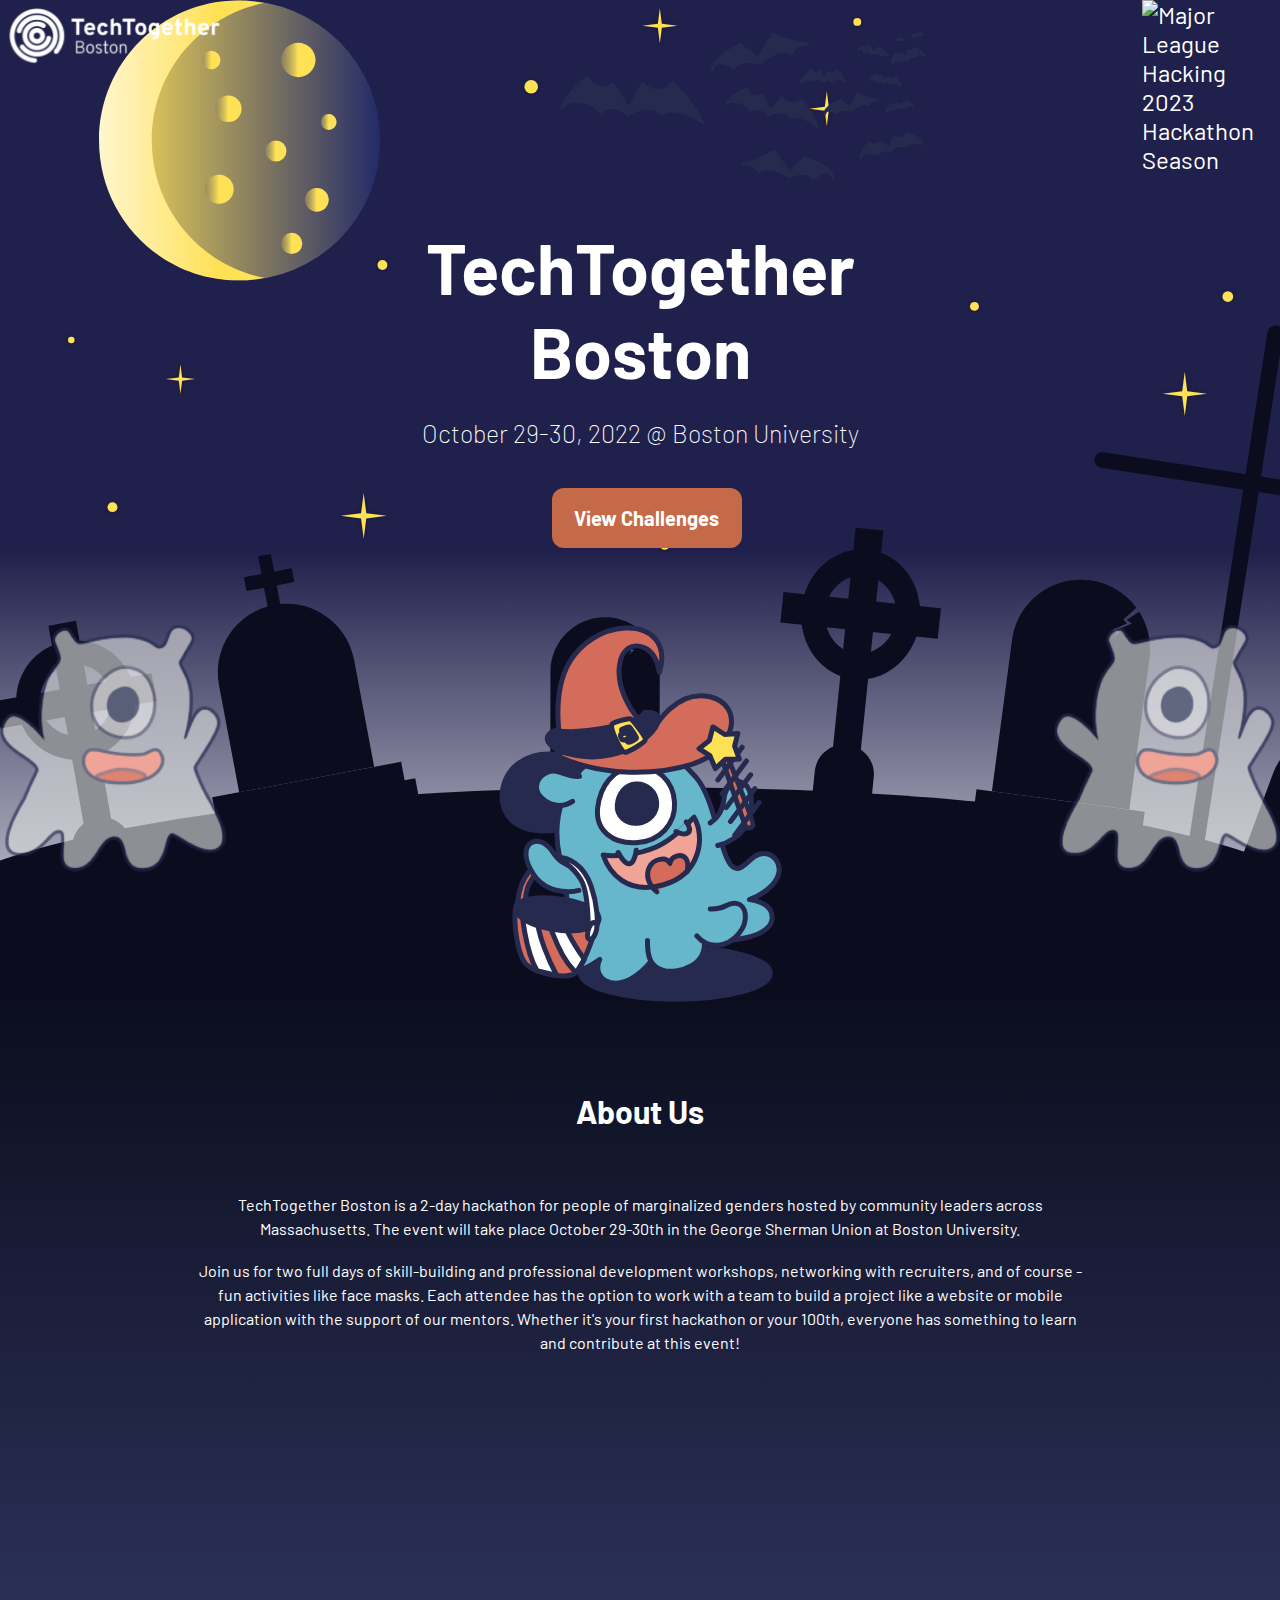
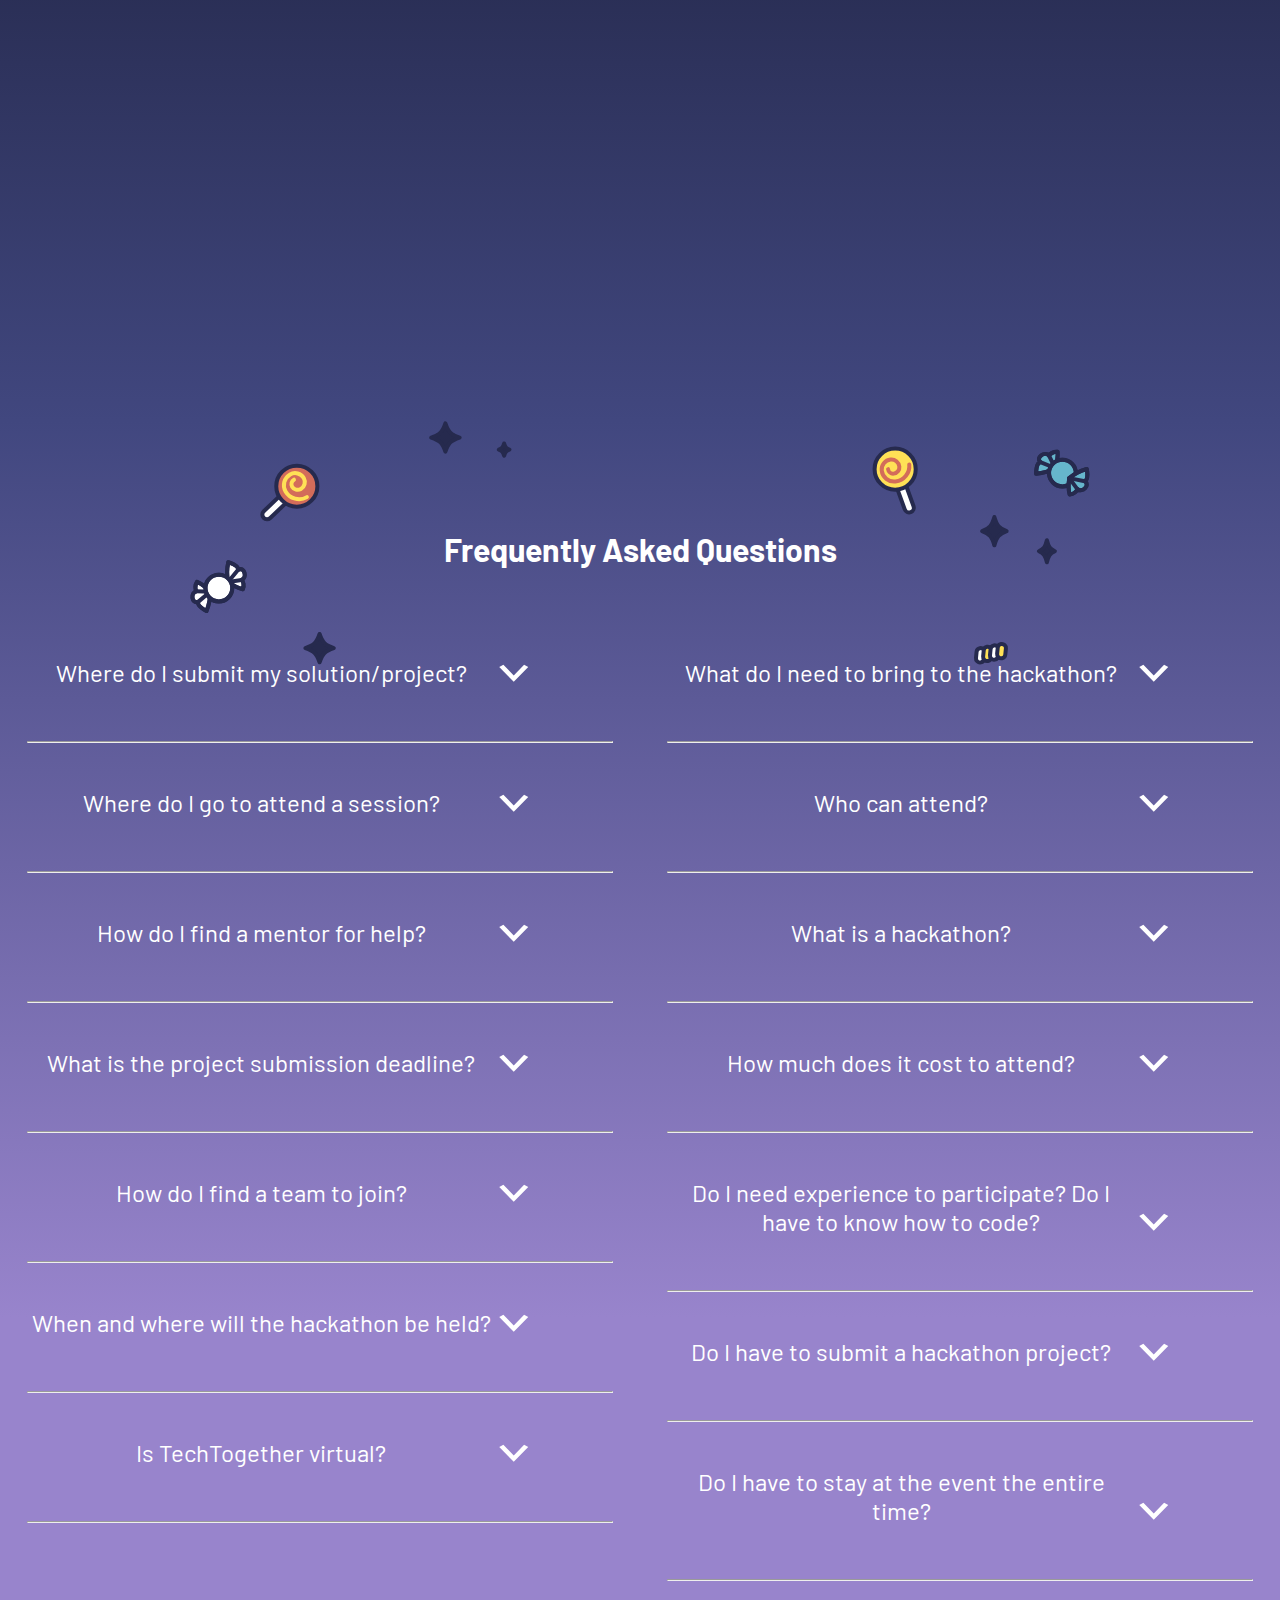
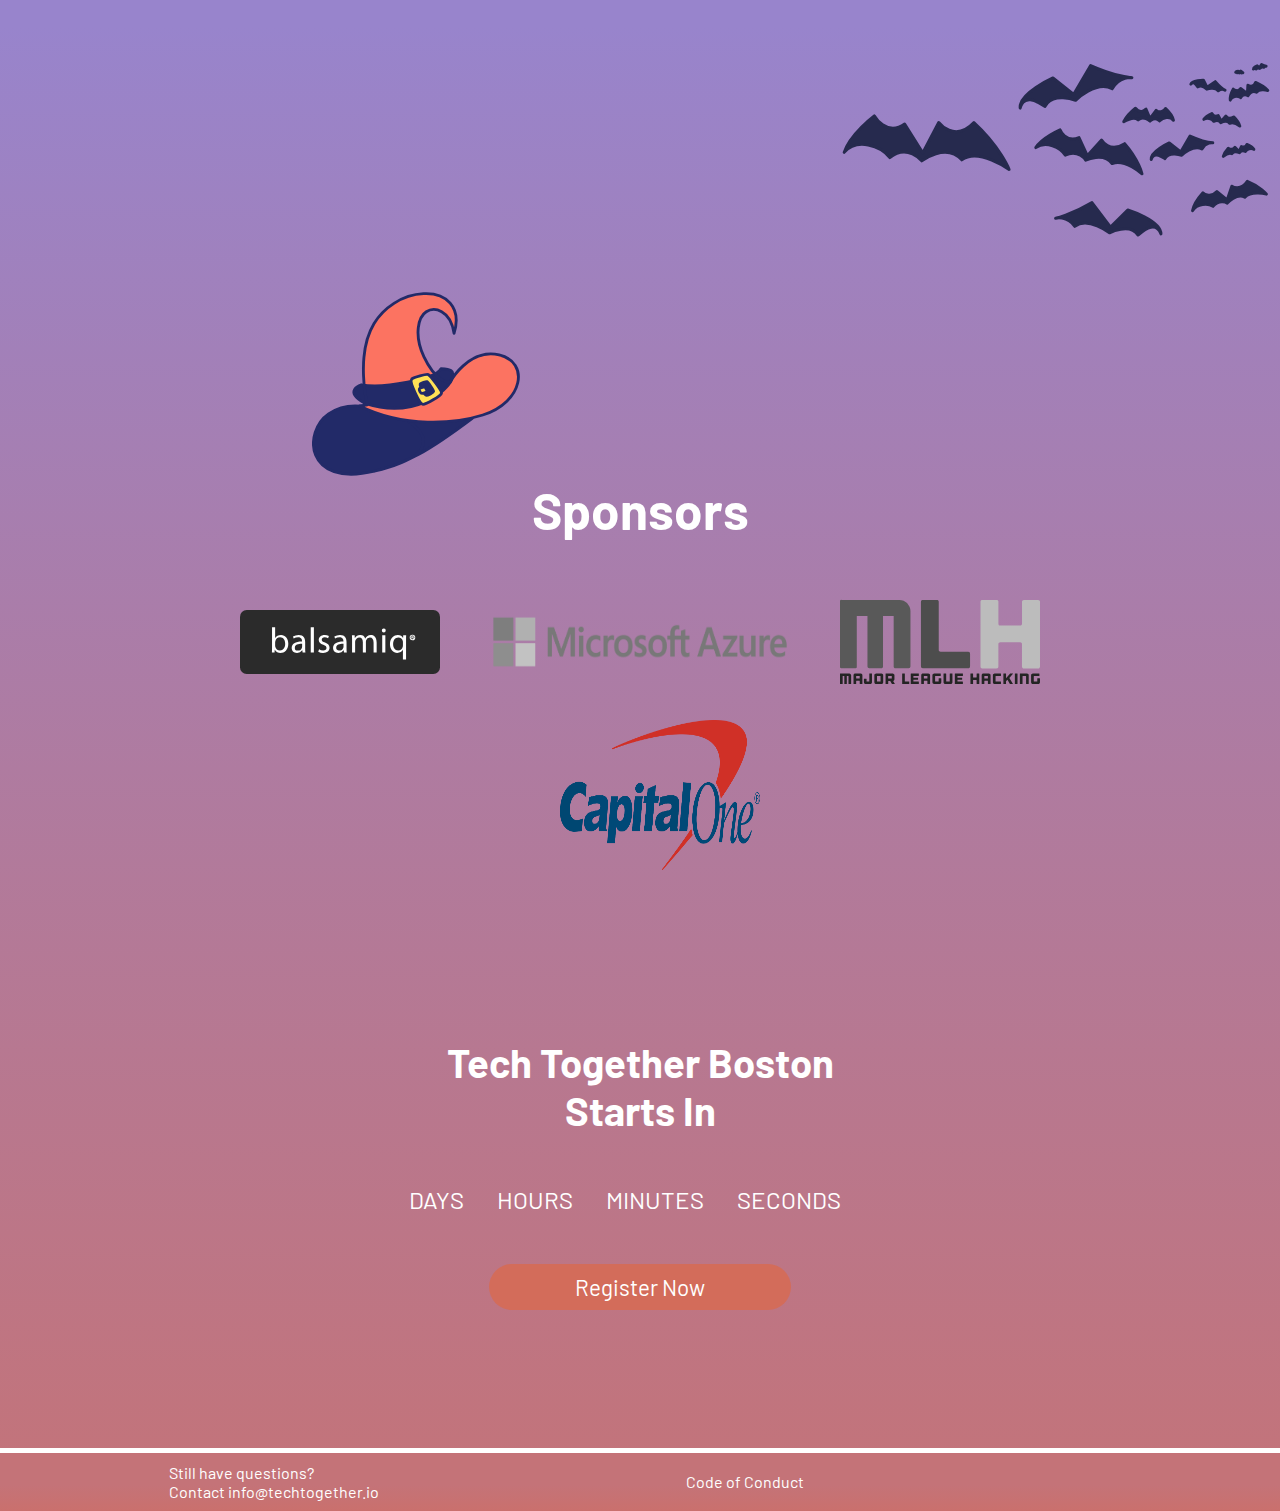
==== index.html @ 165c738f "Merge branch 'main' into Chantel" ====
<!DOCTYPE html>
<html lang="en">

<head>
    <meta charset="UTF-8">
    <meta name="keywords" content="Lets go TTB">
    <meta http-equiv="X-UA-Compatible" content="IE=edge">
    <meta name="viewport" content="width=device-width, initial-scale=1.0">
    <title>TechTogether Boston</title>
    <link rel="preconnect" href="https://fonts.googleapis.com">
    <link rel="preconnect" href="https://fonts.gstatic.com" crossorigin>
    <link
      href="https://fonts.googleapis.com/css2?family=Barlow:ital,wght@0,400;0,500;0,600;0,700;1,400;1,500;1,600;1,700&family=Roboto:ital,wght@0,400;0,500;0,700;1,400;1,500;1,700&display=swap"
      rel="stylesheet"
    />
    <link rel="stylesheet" href="style.css"/>
    <script src="https://kit.fontawesome.com/5c966cc878.js" crossorigin="anonymous"></script>
    <link rel="stylesheet" href="index.css">
</head>

<body>
  <section class="landing-section">
    <header>
        <!-- TT and MLH Logo -->
    <nav>
    <ul>
        <li><img id="main" class="openbtn" onclick="openNav()" src="./img/ttb-logo.svg" alt="TechTogether Boston logo"></li>
        
        <!-- Bat image -->
        
        <img class="bats" src="./img/bats.svg" alt="group of flying bats">

        <li class="mlh-logo"><a id="mlh-trust-badge" style="display:block;max-width:100px;min-width:60px;right:50px;top:0;width:10%;z-index:10000" href="https://mlh.io/na?utm_source=na-hackathon&utm_medium=TrustBadge&utm_campaign=2023-season&utm_content=white" target="_blank"><img src="https://s3.amazonaws.com/logged-assets/trust-badge/2023/mlh-trust-badge-2023-white.svg" alt="Major League Hacking 2023 Hackathon Season" style="width:100%"></a></li>
    </ul>
    </nav>   
        <!-- Side Navigation -->

    <div id="mySidebar" class="sidebar">
        <a href="javascript:void(0)" class="closebtn" onclick="closeNav()">&times;</a>
        <div id="mySidenav" class="sidenav">
            <img class="ghost-3" src="./img/ghost byte.svg" alt="byte mascot as ghost">
            <a href="#about-section" id="about"><img src="./img/candy 7.svg" alt="twisted color candy">About</a>
            <a href="#faq-section" id="faq"><img src="./img/candy 1.svg" alt="white wrapper candy">FAQ's</a>
            <!-- <a href="#sponsor-section" id="sponsor"><img src="./img/candy 6.svg" alt=" orange swirl lollipop candy">Sponsors</a> -->
            <a href="https://organize.mlh.io/participants/events/8321-techtogether-boston" target="_blank" id="register"><img src="./img/candy 8.svg" alt="blue wrapper candy">Register</a>
          </div>
      </div>

     
     
      <!-- Hackathon Information -->

    <section class="hack-info">
        <h1>TechTogether<br> Boston</h1>
        <h2>October 29-30, 2022 @ Boston University</h2>
        <button class="registerbtn"><a href="https://techtogether-boston-2023.devpost.com/" target="_blank">View Challenges</a></button>
    </section>

    <!-- Byte Images -->

    <section class="byte">
        <img id="ghost-byte1" class="ghost-1" src="./img/ghost byte.png" alt="byte mascot as ghost">
        <img id="witch-byte" src="./img/witch-byte.svg" alt="byte mascot as witch">
        <img class="ghost-2" src="./img/ghost byte.png" alt="byte mascot as ghost">
    </section>
    </header>
  </section>
    <!-- About Section -->
    <div class="ABOUT" id="about-section">
      <h1 class="ABOUT-heading">About Us</h1>
      <div class="ABOUT-contents">
        <p class="ABOUT-text-contents">
          TechTogether Boston is a 2-day hackathon for people of marginalized
          genders hosted by community leaders across Massachusetts. The event
          will take place October 29-30th in the George Sherman Union at Boston
          University.
        </p>
        <p>
        <p class="ABOUT-text-contents">
          Join us for two full days of skill-building and professional
          development workshops, networking with recruiters, and of course - fun
          activities like face masks. Each attendee has the option to work with
          a team to build a project like a website or mobile application with
          the support of our mentors. Whether it's your first hackathon or your
          100th, everyone has something to learn and contribute at this event!
        </p>
        <iframe
          class="ABOUT-video"

          src="https://www.youtube.com/embed/8XeKABwrokY"
        >
        </iframe>
      </div>
    </div>

    <!-- Theme Section
    <div>
      <h1>Theme/Tracks</h1>
      <p>Theme description</p>
    </div> -->


    <!-- Schedule -->
    <div
  id="event-agenda"
  data-ical-address="https://calendar.google.com/calendar/ical/5769e06fdb10eb18dc1317482e073e7f823aa9a18b094a8604bdaf83ef113443%40group.calendar.google.com/public/basic.ics"
></div>
<script
  defer="defer"
  src="https://hackathon-schedule.netlify.app/static/js/main.js"
></script>
<link
  href="https://hackathon-schedule.netlify.app/static/css/main.css"
  rel="stylesheet"
/>


  <!-- FAQ Section -->

  <div class="FAQ" id="faq-section">

    <div class="FAQ">

      <img
        class="FAQ-asset"
        src="./img/FAQ-title-asset.svg"
        alt="FAQ-title-asset"
      />
      <h1 class="FAQ-heading">Frequently Asked Questions</h1>

      <div class="FAQ-row">
        <div class="FAQ-column">
          <!-- Question 1 -->
          <div class="FAQ-question-div">
            <button class="FAQ-question-header">
              Where do I submit my solution/project?
            </button>
            <img
              class="FAQ-arrow"
              src="./img/arrow-down.svg"
              alt="FAQ-arrow-down"
            />
            <!-- the style for the arrows is just to see the arrow when background is white by deafult, erase later -->
            
            <div class="FAQ-answer-div">
              <p class="FAQ-answer">
                Your project will be submitted through Devpost. Click on the
                "Submit Project" button at the top of the site to access the
                Devpost. Your submission must include a video (no longer than 2
                minutes) that showcases your project, a basic description of your
                project, and the challenge(s) for which you want your project to
                be considered.

              </p>
            </div>
            <hr class="FAQ-hr" />
          </div>


          <!-- Question 2 -->
          <div class="FAQ-question-div">
            <button class="FAQ-question-header">
              Where do I go to attend a session?
            </button>
            <img
              class="FAQ-arrow"
              src="./img/arrow-down.svg"
              alt="FAQ-arrow-down"
            />
            <div class="FAQ-answer-div">
              <p class="FAQ-answer">

                The locations of all workshops, activities, and events throughout
                the weekend will be on the event schedule.

              </p>
            </div>
            <hr class="FAQ-hr" />
          </div>

          <!-- Question 3 -->
          <div class="FAQ-question-div">
            <button class="FAQ-question-header">
              How do I find a mentor for help?
            </button>
            <img
              class="FAQ-arrow"
              src="./img/arrow-down.svg"
              alt="FAQ-arrow-down"
            />
            <div class="FAQ-answer-div">
              <p class="FAQ-answer">
                Find a mentor at the mentoring table or send a request for a
                mentor through a form (more details to come). We will also have
                mentors walking around tables.
              </p>
            </div>
            <hr class="FAQ-hr" />
          </div>

          <!-- Question 4 -->
          <div class="FAQ-question-div">
            <button class="FAQ-question-header">
              What is the project submission deadline?
            </button>
            <img
              class="FAQ-arrow"
              src="./img/arrow-down.svg"
              alt="FAQ-arrow-down"
            />
            <div class="FAQ-answer-div">
              <p class="FAQ-answer">
                Make sure to check the event schedule to stay up to date on
                important hackathon deadlines and everything you need to know
                about what's going on throughout the weekend! Announcements and
                reminders will also be broadcasted on the Discord server in case
                you forget.
              </p>
            </div>
            <hr class="FAQ-hr" />
          </div>

          <!-- Question 5 -->
          <div class="FAQ-question-div">
            <button class="FAQ-question-header">
              How do I find a team to join?
            </button>
            <img
              class="FAQ-arrow"
              src="./img/arrow-down.svg"
              alt="FAQ-arrow-down"
            />
            <div class="FAQ-answer-div">
              <p class="FAQ-answer">

                All teams must be between 2-4 people. While you have the option to
                work alone, if you want to submit your project you must work with
                at least one other person. Don't worry if you don't have a
                team—you'll have plenty of opportunities to find one! TechTogether
                will be hosting a variety of team formation activities throughout
                the first day, and we will also have a space dedicated to team
                formation during the event.

              </p>
            </div>
            <hr class="FAQ-hr" />
          </div>

          <!-- Question 6 -->
          <div class="FAQ-question-div">
            <button class="FAQ-question-header">
              When and where will the hackathon be held?
            </button>
            <img
              class="FAQ-arrow"
              src="./img/arrow-down.svg"
              alt="FAQ-arrow-down"
            />
            <div class="FAQ-answer-div">
              <p class="FAQ-answer">
                The hackathon is from Oct 28th (virtually for 1-day) to Oct 30th
                date. This event will be in-person at George Sherman Union.
                Participants can start arriving at 7 am on Oct 29th and the event
                will conclude at 4 pm on Oct 30th. Participants will need to
                arrange their own transportation to and from the event.

              </p>
            </div>
            <hr class="FAQ-hr" />
          </div>

          <!-- Question 14 -->
          <div class="FAQ-question-div">
            <button class="FAQ-question-header">
              Is TechTogether virtual?
            </button>
            <img
              class="FAQ-arrow"
              src="./img/arrow-down.svg"
              alt="FAQ-arrow-down"
            />
            <div class="FAQ-answer-div">
              <p class="FAQ-answer">
                No. Although the Discord channel opens on Tuesday of the week
                of the hackathon, nothing else about the event will be virtual.
              </p>
            </div>
            <hr class="FAQ-hr" />
          </div>
          
        </div>
        <!-- end of FAQ-column -->

        <div class="FAQ-column">

          <!-- Question 7 -->
          <div class="FAQ-question-div">
            <button class="FAQ-question-header">
              What do I need to bring to the hackathon?
            </button>
            <img
              class="FAQ-arrow"
              src="./img/arrow-down.svg"
              alt="FAQ-arrow-down"
            />
            <div class="FAQ-answer-div">
              <p class="FAQ-answer">

                We recommend bringing basic hygiene products, clothes, a sleeping
                bag with a pillow and blanket, and laptops/phones with chargers.

              </p>
            </div>
            <hr class="FAQ-hr" />
          </div>

          <!-- Question 8 -->
          <div class="FAQ-question-div">
            <button class="FAQ-question-header">Who can attend?</button>
            <img
              class="FAQ-arrow"
              src="./img/arrow-down.svg"
              alt="FAQ-arrow-down"
            />
            <div class="FAQ-answer-div">
              <p class="FAQ-answer">
                All people of marginalized genders ages 14+ are welcome! This
                includes high school, college, bootcamp students, and industry
                professionals who are cisgender women, transgender men,
                transgender women, non-binary people, and people of all other
                genders that have been historically left on the sidelines in tech.

              </p>
            </div>
            <hr class="FAQ-hr" />
          </div>

          <!-- Question 9 -->
          <div class="FAQ-question-div">
            <button class="FAQ-question-header">What is a hackathon?</button>
            <img
              class="FAQ-arrow"
              src="./img/arrow-down.svg"
              alt="FAQ-arrow-down"
            />
            <div class="FAQ-answer-div">
              <p class="FAQ-answer">
                Hackathons are events where people with an interest in tech come
                together to collaborate on innovative group projects, learn new
                skills from workshops, and network with their peers.
              </p>
            </div>
            <hr class="FAQ-hr" />
          </div>

          <!-- Question 10 -->
          <div class="FAQ-question-div">
            <button class="FAQ-question-header">
              How much does it cost to attend?
            </button>
            <img
              class="FAQ-arrow"
              src="./img/arrow-down.svg"
              alt="FAQ-arrow-down"
            />
            <div class="FAQ-answer-div">
              <p class="FAQ-answer">
                Our event is free to attend! The only thing we ask for is your
                time for a weekend full of learning, fun, and networking!
              </p>
            </div>
            <hr class="FAQ-hr" />
          </div>

          <!-- Question 11 -->
          <div class="FAQ-question-div">
            <button class="FAQ-question-header">

              Do I need experience to participate? Do I have to know how to
              code?

            </button>
            <img
              class="FAQ-arrow"
              src="./img/arrow-down.svg"
              alt="FAQ-arrow-down"
            />
            <div class="FAQ-answer-div">
              <p class="FAQ-answer">
                No experience is needed at all! TechTogether especially welcomes
                first-time hackers! There will be plenty of beginner-friendly
                workshops to explore different avenues of tech and level up your
                technical skills.
              </p>
            </div>
            <hr class="FAQ-hr" />
          </div>

          <!-- Question 12 -->
          <div class="FAQ-question-div">
            <button class="FAQ-question-header">
              Do I have to submit a hackathon project?
            </button>
            <img
              class="FAQ-arrow"
              src="./img/arrow-down.svg"
              alt="FAQ-arrow-down"
            />
            <div class="FAQ-answer-div">
              <p class="FAQ-answer">
                Submitting a project is optional. While you're more than welcome
                to attend the hackathon just for the workshops, we hope that
                you'll embrace the full hackathon experience by working on a
                project with a team.
              </p>
            </div>
            <hr class="FAQ-hr" />
          </div>

          <!-- Question 13 -->
          <div class="FAQ-question-div">
            <button class="FAQ-question-header">
              Do I have to stay at the event the entire time?
            </button>
            <img
              class="FAQ-arrow"
              src="./img/arrow-down.svg"
              alt="FAQ-arrow-down"
            />
            <div class="FAQ-answer-div">
              <p class="FAQ-answer">
                No, you are free to leave the venue and come back anytime you
                want. Our venue check-in opens at 7 am (Oct 29th) and doesn't
                close until 4 pm (Oct 30th)
              </p>
            </div>
            <hr class="FAQ-hr" />
          </div>

        <!-- end of FAQ-column -->
      </div>
      <!-- end of FAQ-row -->
    </div>
    <!-- end of FAQ -->

    <!-- Sponsors section -->
    <div class="background_sponsor">

        <div class="bat"><img src="assets/bats.svg" alt="bats" width="35%"></div>
        <div class="witch_hat"><img src="assets/witch hat.svg" alt="witch hat" width="25%"></div>
        <div class="sponsors"><h1>Sponsors</h1></div>

       <div class="sponsor_logo">
            <div><a href="https://balsamiq.com/" target="_blank" rel="noopener noreferrer"><img  class="img" src="assets/sponsorship logo/Balsamiq.svg" alt="Balsamiq logo" width="200" height="150"/></a></div>
            <div><a href="https://azure.microsoft.com/en-us/" target="_blank" rel="noopener noreferrer"><img class="img_m" src="assets/sponsorship logo/microsoft_azure_logo 2.png" alt="Microsoft logo" width="400" height="150"/></a></div>
            <div><a href="https://mlh.io/" target="_blank" rel="noopener noreferrer"><img class="img" src="assets/sponsorship logo/Mlh-logo-color.svg" alt="MLH logo" width="200" height="150"/></a></div>
            <div><img class="img capital-one" src="assets/Capital One Logo.png" alt="Capital One logo" width="200" height="150"></div>
        </div>

    <!-- Countdown Section -->
    <div class="countdown">
        <h1 class="starts">Tech Together Boston <br> Starts In</h1>
        <p class="time" id="time"></p>
        <ul>
          <li><span id="days"></span>DAYS</li>
          <li><span id="hours"></span>HOURS</li>
          <li><span id="minutes"></span>MINUTES</li>
          <li><span id="seconds"></span>SECONDS</li>
        </ul>
        <a href="https://organize.mlh.io/participants/events/8321-techtogether-boston" target="_blank" rel="noopener noreferrer"><button class="button rounded register">Register Now</button></a>
    </div>


    <!-- Footer Section -->
    
    <footer class="footer-section">
  
      <p>Still have questions? <br> Contact info@techtogether.io</p>
      <a href="https://static.mlh.io/docs/mlh-code-of-conduct.pdf" target="_blank">Code of Conduct</a>

      <section class="icons">
      <a href="https://www.instagram.com/techtogetherboston/ " target="_blank"><i class="fa-brands fa-instagram"></i></i><span>Instagram</span></a>
      <a href="https://www.facebook.com/TechTogetherBoston/" target="_blank"><i class="fa-brands fa-square-facebook"></i><span>Facebook</span></a>
      <a href="https://www.linkedin.com/company/techtogetherboston/" target="_blank"><i class="fa-brands fa-linkedin"></i><span>LinkedIn</span></a>
      </section>
      
  </footer>

    <script src="index.js"></script>
  </body>
</html>
---- style.css ----
/* style for the background */
.background_sponsor{
    background: linear-gradient(#9884CC, #AF7BA0, #C47378);
}
 
/* button and rounded button styles */
.button{
    border: none; 
    padding: 10px;
    padding-left: 20px;
    padding-right: 20px;
    width: 20%;
    height: auto;
}

.rounded{
    border-radius: 25px;
}

/* style for the register now button */
.register{
    background-color: #D36C5A;
    color: white;
    font-size: 120%;
}

/* syle for bats */
.bat{
    text-align: right;
}

/* style for witch and sponsors */
.witch_sponsor{
    display: flex;
}

/* to do
figure out how to display the sponsors and the hat in the center
*/
.witch{
    position: relative;
    width: 100%;
    left: 15%;
    bottom: 10%;
}
.sponsors{
    text-align: center;
    font-size: 130%;
}

.sponsor_logos{
    /* margin-left: 15%;
    margin-right: 15%; */
    /* box-sizing: border-box; */
    display: inline-flex;
    flex-wrap: wrap;
    width: 100%;
    height: auto;
    
}

.sponsor_logos > div{
    margin: 24px;
    border: 1px solid #777;
    background-color: 66B6CC;
}


/* countdown section */
.countdown{
    text-align: center;
    color: white;
    padding: 10%;
    margin: 10px;
}

.time{
    font-size: 400%;
    font-weight: 300%;
}

.bucket{
    text-align: right;
}
---- index.css ----
* {
    margin: 0;
    padding: 0;
    box-sizing: border-box;
}

a:link {
    text-decoration: none;
}

body, button {
    font-family: 'Barlow', sans-serif;
}


/* About US */

.ABOUT {
    background: linear-gradient(#0B0E1E, #41477F);
    color: white;
    display: flex;
    flex-direction: column;
    align-items: center;
}

.ABOUT .ABOUT-heading {
    text-align: center;
    padding-top: 10vh;
}

.ABOUT .ABOUT-contents {
    display: flex;
    flex-direction: column;
    align-items: center;
    justify-content: center;
    padding-top: 5vh;
}

.ABOUT .ABOUT-text-contents {
    width: 70vw;
    text-align: center;
    line-height: 150%;
    margin-left: auto;
    margin-right: auto;
    padding-top: 2vh;
}

.ABOUT .ABOUT-video {
    width: 70vw; /* 72vw */
    height: 52vw;
    margin-left: auto;
    margin-right: auto;
    padding-top: 5vh;
    padding-bottom: 10vh;
    border: none;
}

/* mobile screens */

@media screen and (min-width: 320px) {
    .ABOUT .ABOUT-video {
        width: 70vw; /* 72vw */
        height: 70vw;
        margin-left: auto;
        margin-right: auto;
        padding-top: 5vh;
        padding-bottom: 10vh;
        border: none;
    }
}

/* tablet screens */

@media screen and (min-width: 481px) {
    .ABOUT .ABOUT-video {
        width: 70vw; /* 72vw */
        height: 60vw;
        margin-left: auto;
        margin-right: auto;
        padding-top: 5vh;
        padding-bottom: 10vh;
        border: none;
    }
}

/* laptop screens */

@media screen and (min-width: 769px) {
    .ABOUT .ABOUT-video {
        width: 70vw; /* 72vw */
        height: 52vw;
        margin-left: auto;
        margin-right: auto;
        padding-top: 5vh;
        padding-bottom: 10vh;
        border: none;
    }
}


/* FAQ */

.FAQ {
    background: linear-gradient(#41477F, #9884CC, #9884CC, #9884CC);
    color: white;
}

.FAQ .FAQ-row {
    display: flex;
}

.FAQ .FAQ-column {
    flex: 50%;
}

.FAQ .FAQ-asset {
    display: block;
    margin-left: auto;
    margin-right: auto;
    width: 100vh;
    margin-bottom: -20vh;
}

.FAQ .FAQ-heading {
    text-align: center;
    padding: 5vh;
}

.FAQ .FAQ-question-header {
    background: none;
    border: none;
    color: white;
    font-size: 1.5rem;
    width: 80%;
    cursor: pointer;
}

.FAQ .FAQ-answer {
    font-size: 1.2rem;
}

.FAQ .FAQ-question-div {
    margin: 5vh 3vh 5vh 3vh;
}

.FAQ .FAQ-hr {
    margin-top: 5vh;
}

.FAQ .FAQ-answer-div {
    max-height: 0;
    overflow: hidden;
    transition: max-height 0.2s ease-in-out;
    margin: 1vh 5vh;
}


/* mobile screens */

@media screen and (min-width: 320px) {

    .FAQ .FAQ-asset {
        width: 40vh;
        margin-bottom: -20vh;
    }

    .FAQ .FAQ-row {
        display: block;
    }
}

/* tablet screens */

@media screen and (min-width: 481px) {
    .FAQ .FAQ-asset {
        width: 65vh;
        margin-bottom: -18vh;
    }

    .FAQ .FAQ-row {
        display: block;
    }
}

/* laptop screens */

@media screen and (min-width: 769px) {
    .FAQ .FAQ-asset {
        width: 100vh;
        margin-bottom: -20vh;
    }

    .FAQ .FAQ-row {
        display: flex;
    }
}

/* desktop screens */
@media screen and (min-width: 1025px) {
    .FAQ .FAQ-asset {
        width: 100vh;
        margin-bottom: -20vh;
    }

    .FAQ .FAQ-row {
        display: flex;
    }
}

/* Schedule styling */
#event-agenda {
    background-color: #41477F;
    color: white;
  }


/* Landing page styling */

/* Background gradient */

.landing-section {
    background: linear-gradient(180deg, rgba(32,32,76,1) 55%, rgba(229,229,235,1) 100%);
}

/* Graveyard image */

.landing-section header {
    background: url(./img/landing-background.svg);
    background-repeat: no-repeat;
    background-size: cover;
    background-position: bottom 75% 25%;  
}

/* Bats image */

.bats {
width: 30%;

}

/* TTB Logo */

#main {
    width: 75%;
}

/* Logo styling */

.landing-section ul {
    display: flex;
    justify-content: space-between;
}

.landing-section li {
    list-style: none;
    color: white;
    display: inline;
}

.landing-section a {
    text-decoration: none;
    color: white;
}

/* Align hackathon information to the center */

.hack-info {
    text-align: center;
    margin-bottom: 4em;
}

/* Heading Styling */

.hack-info h1 {
    color: white;
    font-size: 70px;
}

.hack-info h2 {
    color: white;
    font-size: 25px;
    font-weight: 200;
    margin-top: 1em;
    
}

/* Register button styling */

.registerbtn a {
    text-decoration: none;
    color: white;
    font-weight: bold;
    font-size: 20px;
}

.registerbtn {
    background: rgb(197, 106, 73);
    height: 60px;
    width: 190px;
    border-radius: 12px;
    border: none;
    margin-top: 3em;
    margin-bottom: 1em;
    margin-left: 1em;
}

.registerbtn:hover {
    border: solid 3px rgb(218, 218, 57);
}

.byte {
    display: flex;
    justify-content: space-between;
}

/* Float animation for byte ghosts */

.ghost-1, .ghost-2 {
animation: float 2s infinite ease-in-out;
z-index: 999;
pointer-events: none;
width: 226.16px;
height: 246.71px;
}

@keyframes float {
    50%{
        transform: translateY(-30px);
      }
}

    /* Navigation icons animation */

    #mySidenav a img:hover {
        animation: move 3s;
    }

    @keyframes move {
        0% {
            transform: translate(1px, 1px) rotate(0deg);
        }
        10% {
             transform: translate(-1px, -2px) rotate(-1deg);
        }
        20% {
            transform: translate(-3px, 0px) rotate(1deg);
        }
        50% {
            transform: translate(-1px, 2px) rotate(-1deg);
        }
      
    }

/* Navigation Links */

#mySidenav a {
   padding: 25px; 
   width: 100px;
   font-size: 25px; 
   font-weight: bold;
   color: white;
  } 
  
#mySidenav a img {
  height: 90px;
  width: 100px;
}

div .ghost-3 {
    padding: 10px;
    height: 100px;
}

/* sidebar menu */

.sidebar {
    height: 100%; 
    width: 0; 
    position: fixed; 
    z-index: 1; 
    top: 0;
    left: 0;
    background-color: #111; 
    overflow-x: hidden; 
    padding-top: 30px; /* content 60px from top */
    transition: 0.5s; /*slide effect */
  }
  
  .sidebar a {
    display: block;
  }
  
  /* close button (top right corner) */
  .sidebar .closebtn {
    position: absolute;
    top: 0;
    right: 25px;
    font-size: 36px;
    margin-left: 50px;
  }
  
  /* open button */
  .openbtn {
    cursor: pointer;
  }

  /* style for the background */
.background_sponsor{
    background: linear-gradient(#9884CC, #AF7BA0, #C47378);
}

/* button and rounded button styles */
.button{
    border: none; 
    padding: 10px;
    padding-left: 20px;
    padding-right: 20px;
    width: 30%;
    height: auto;
}

.rounded{
    border-radius: 25px;
}

/* style for the register now button */
.register{
    background-color: #D36C5A;
    color: white;
    font-size: 140%;
    margin-top: 5%;
    cursor: pointer;
}

/* syle for bats */
.bat{
    text-align: right;
}

/* style for the witch hat */
.witch_hat{
    text-align: center;
    margin-right: 35%;
}

/* countdown section */
.countdown{
    text-align: center;
    color: white;
    padding: 10%;
    margin: 10px;
}

li{
    display: inline-block;
    font-size: 150%;
    font-weight: 300%;
    padding-right: 3%;
}

li span{
    display: block;
    font-size: 300%;
}

.sponsors{
    text-align: center;
    font-size: 160%;
}

.sponsor_logo{
    padding-top: 5vh;
    margin-left: 10%;
    margin-right: 10%;
    display: inline-flex;
    flex-wrap: wrap;
    justify-content: center;
    padding: 3vh;
    width: 80%;
}

/* Capital One sponsor logo spacing  */

.capital-one {
    margin-left: 10%;
 }   

div a img{
    border: none;
    filter: gray;
    -webkit-filter: grayscale(1); /* Webkit Nightlies & Chrome Canary */
    -webkit-transition: all .8s ease-in-out; 
    max-width: 150%; 
}

div a img:hover {
    filter: none;
    -webkit-filter: grayscale(0);
    -webkit-transform: scale(1.05);
    }

/* section for ttb starts in */
.starts{
    margin-bottom: 5%;
    font-size: 250%;
}

/* section for the bucket */
.bucket{
    text-align: right;
}


@media screen and (max-width: 810px) {
   .register{font-size: 100%;}
   li span{font-size: 250%;}
   li{font-size: 100%;}
   .starts{font-size: 150%;}
   img.img{max-width: 190px;max-height: 65px;}
    img.img_m{ max-width: 270px;max-height: 65px;}
    .sponsor_logo div{
    max-width: 50%;
}
  }

@media screen and (max-width: 600px) {
    .register{font-size: 70%;}
    .button{min-width: 30%;}
    img.img{
        max-width: 120px;max-height: 65px;}
    img.img_m{ max-width: 200px;max-height: 65px;}
    .sponsor_logo div{
        max-width: 50%;
    }}

@media screen and (max-width: 470px) {
    .register{font-size: 60%;}
    .button{min-width: 40%;}
    li span{font-size: 200%;}
    li{font-size: 50%;}
    .starts{font-size: 100%;}
   }


  /* Footer Styling */
 footer {
    border-top: 5px solid white;
    padding: 10px 15px;
    background: linear-gradient(180deg, rgba(196,115,120,1) 55%, rgba(202,112,109,1) 100%);
    display: flex;
    justify-content: space-around;
    align-items: center;
 }

 footer a {
    text-decoration: none;
    color: white;
 }

 footer a span {
    display: none;
 }

 .icons {
    font-size: 40px;
 }

 .icons i:hover {
    opacity: 0.7;
 }
  /* Responsive layout */
  
  @media screen and (max-height: 450px) {
    .sidebar {padding-top: 15px;}
    .sidebar a {font-size: 18px;}
  }

  @media screen and (max-width: 750px) {
    .mlh-logo img {
        width: 50px;
    }
.ghost-1, .ghost-2 {display: none;}
.hack-info {
    text-align: center;
}
.hack-info h1 {font-size: 35px;}
.hack-info h2 {font-size: 13px;}
.landing-section ul {
    display: flex;
    justify-content: space-evenly;
}
.byte {
    display: flex;
    justify-content: center;
}

  }

  @media screen and (max-width: 525px) {
   /* .mlh-logo img {display: none;} */
   .bats {display: none;}
   #main {width: 50%;}
  }
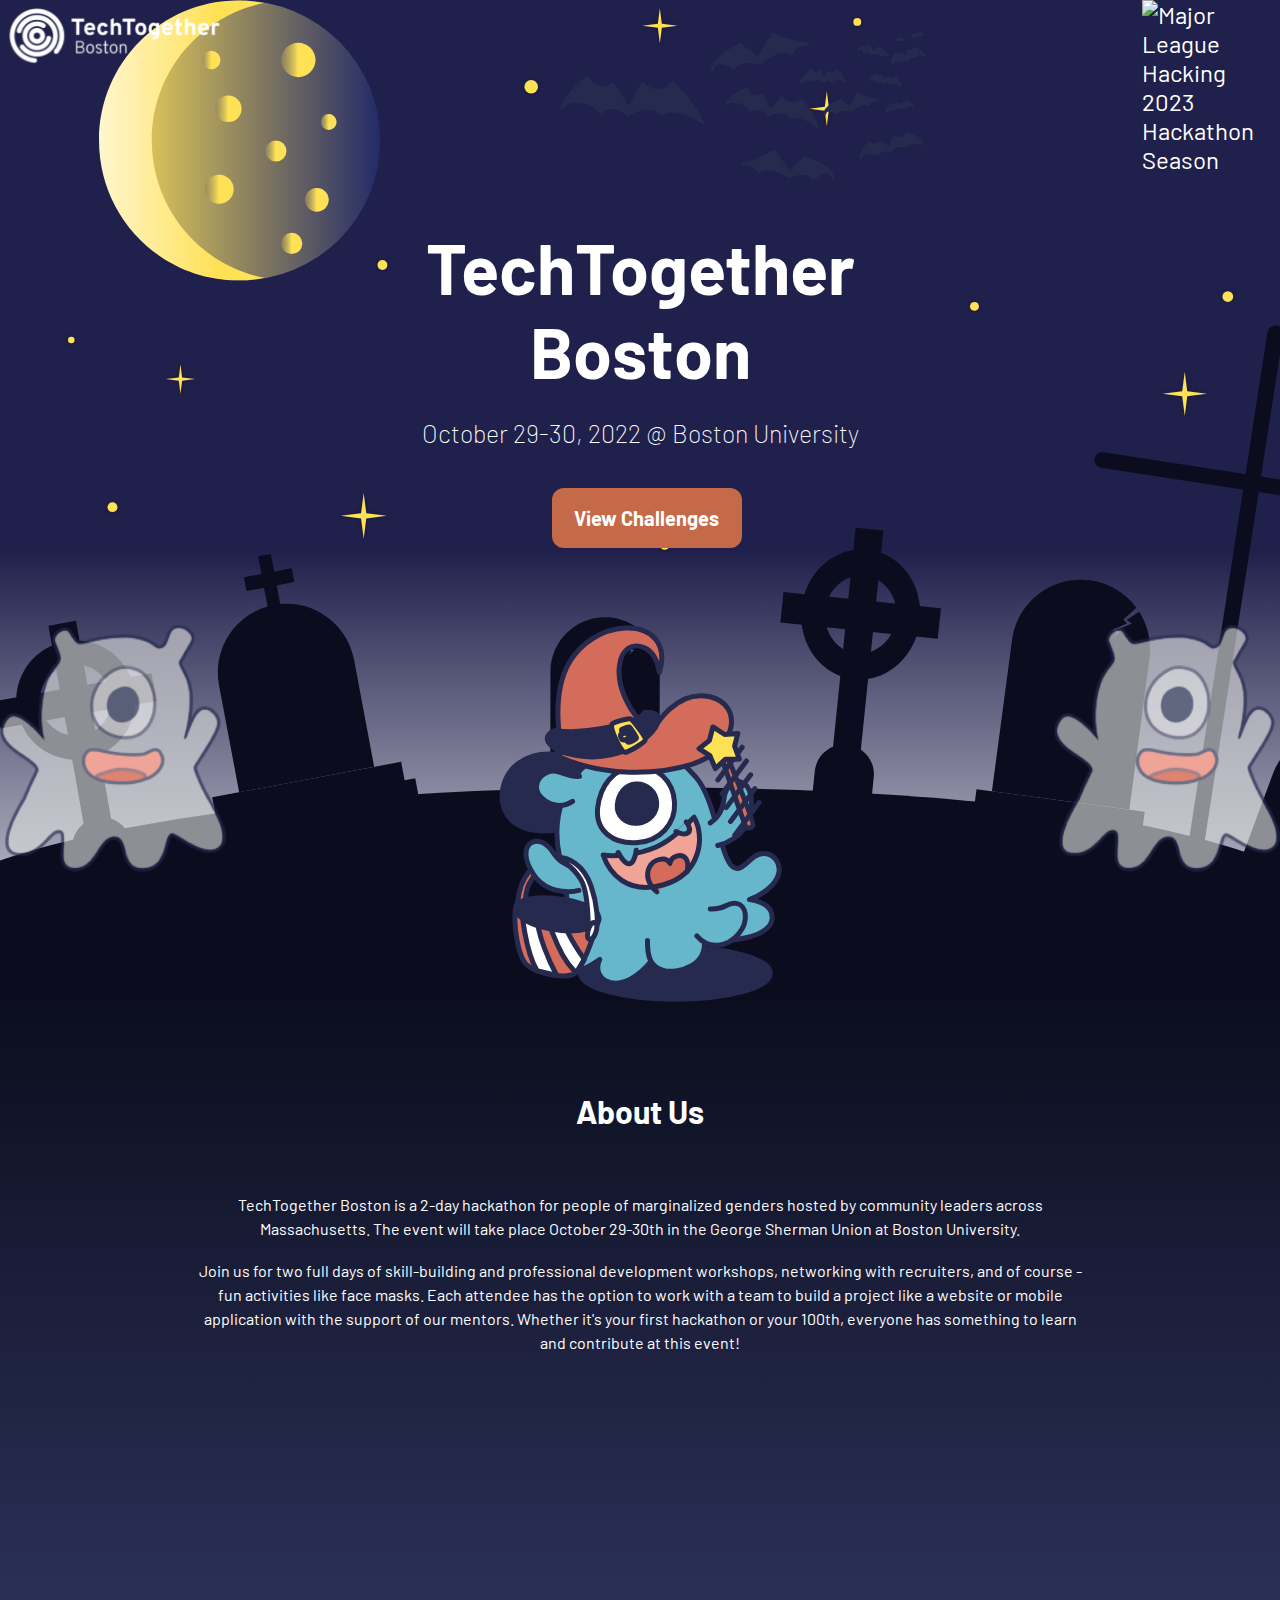
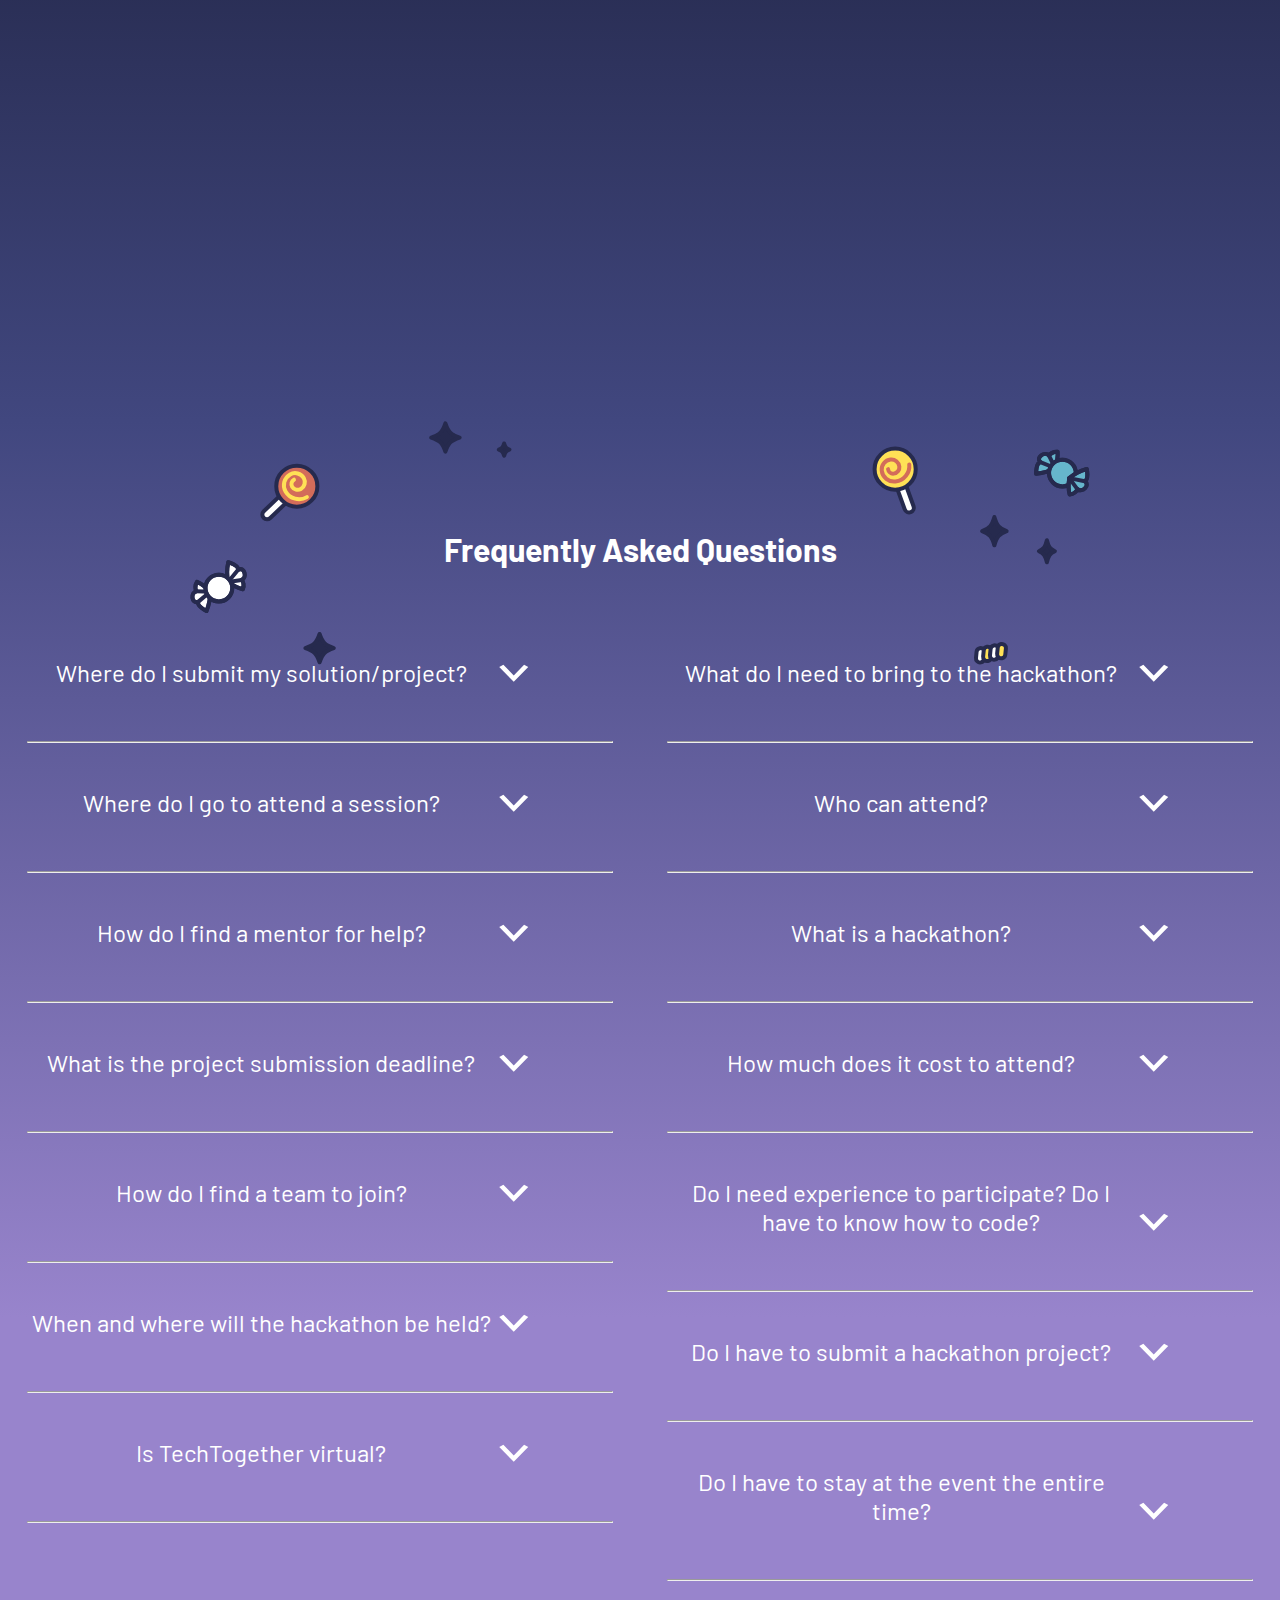
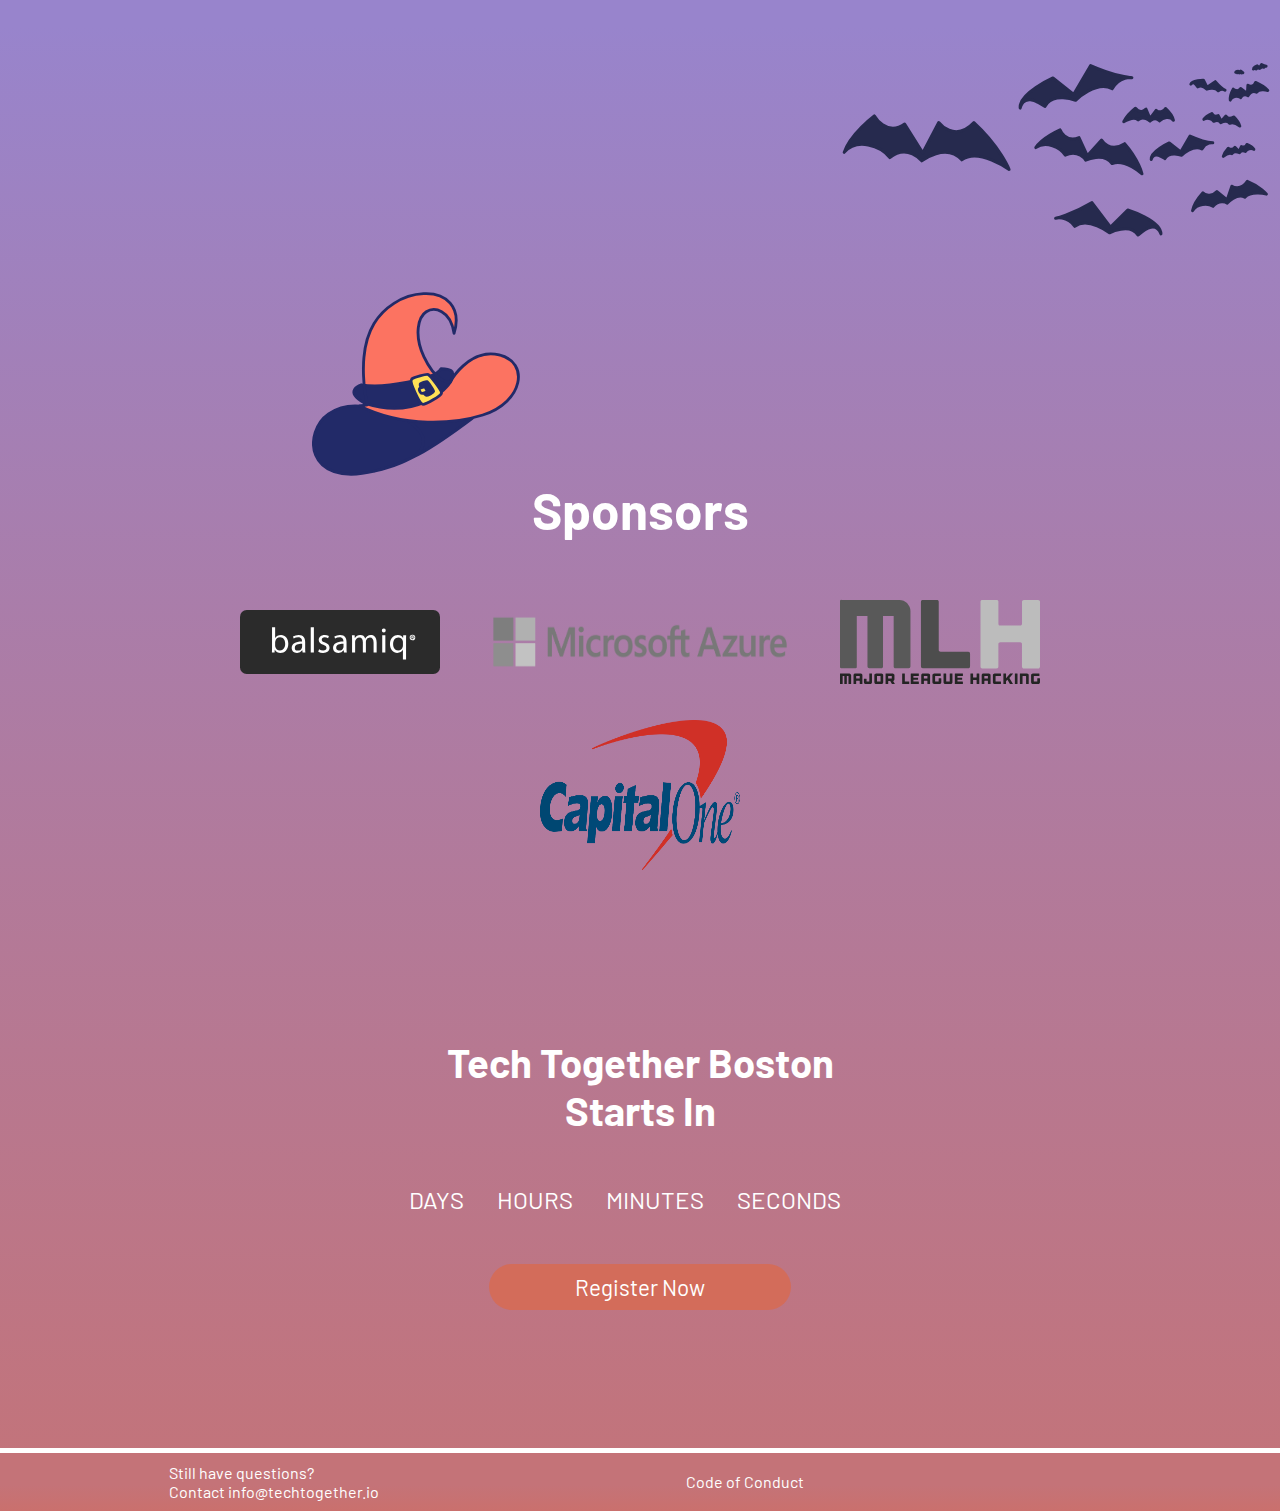
==== commit bd7d17ae: "Revert "Chantel"" ====
--- a/index.html
+++ b/index.html
@@ -455,7 +455,7 @@
             <div><a href="https://balsamiq.com/" target="_blank" rel="noopener noreferrer"><img  class="img" src="assets/sponsorship logo/Balsamiq.svg" alt="Balsamiq logo" width="200" height="150"/></a></div>
             <div><a href="https://azure.microsoft.com/en-us/" target="_blank" rel="noopener noreferrer"><img class="img_m" src="assets/sponsorship logo/microsoft_azure_logo 2.png" alt="Microsoft logo" width="400" height="150"/></a></div>
             <div><a href="https://mlh.io/" target="_blank" rel="noopener noreferrer"><img class="img" src="assets/sponsorship logo/Mlh-logo-color.svg" alt="MLH logo" width="200" height="150"/></a></div>
-            <div><img class="img capital-one" src="assets/Capital One Logo.png" alt="Capital One logo" width="200" height="150"></div>
+            <div><img class="img" src="assets/Capital One Logo.png" alt="Capital One logo" width="200" height="150"></div>
         </div>
 
     <!-- Countdown Section -->
@@ -472,6 +472,7 @@
     </div>
 
 
+
     <!-- Footer Section -->
     
     <footer class="footer-section">
--- a/index.css
+++ b/index.css
@@ -479,12 +479,6 @@
     width: 80%;
 }
 
-/* Capital One sponsor logo spacing  */
-
-.capital-one {
-    margin-left: 10%;
- }   
-
 div a img{
     border: none;
     filter: gray;
@@ -509,7 +503,6 @@
 .bucket{
     text-align: right;
 }
-
 
 @media screen and (max-width: 810px) {
    .register{font-size: 100%;}
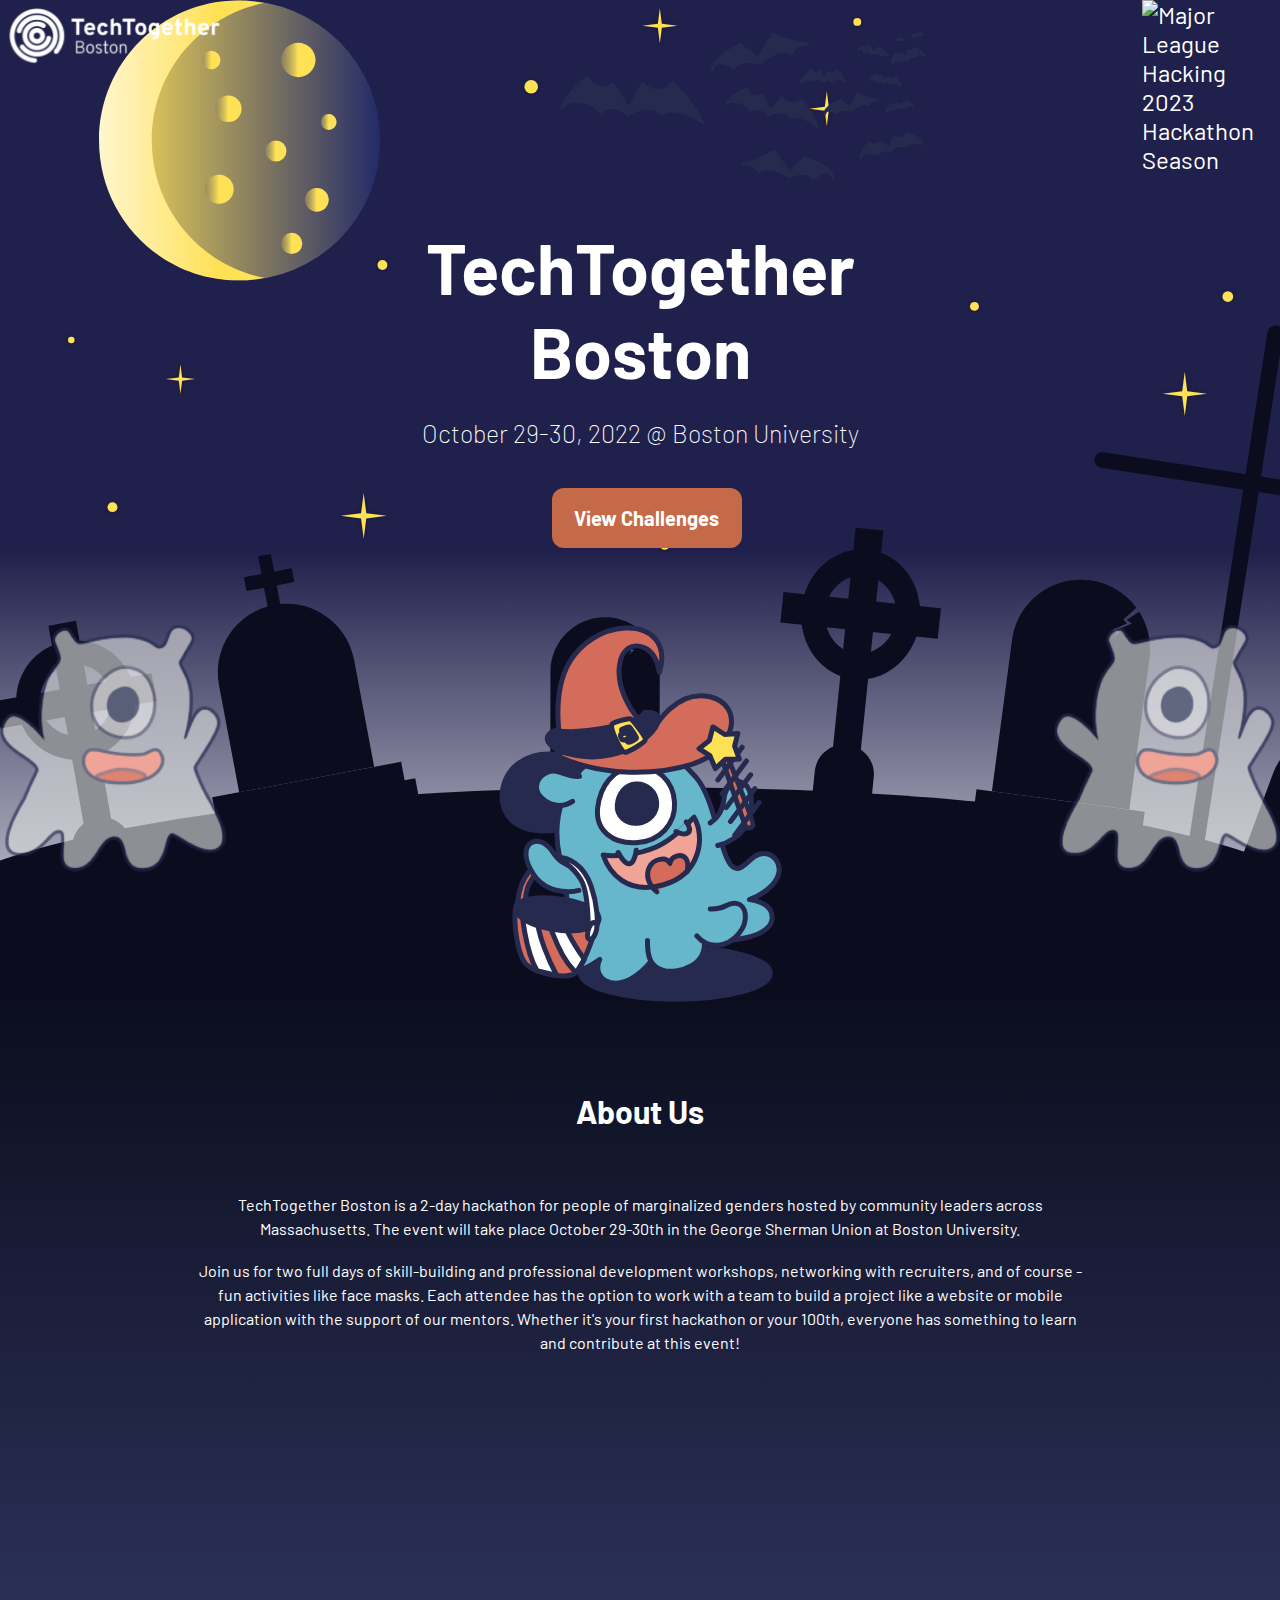
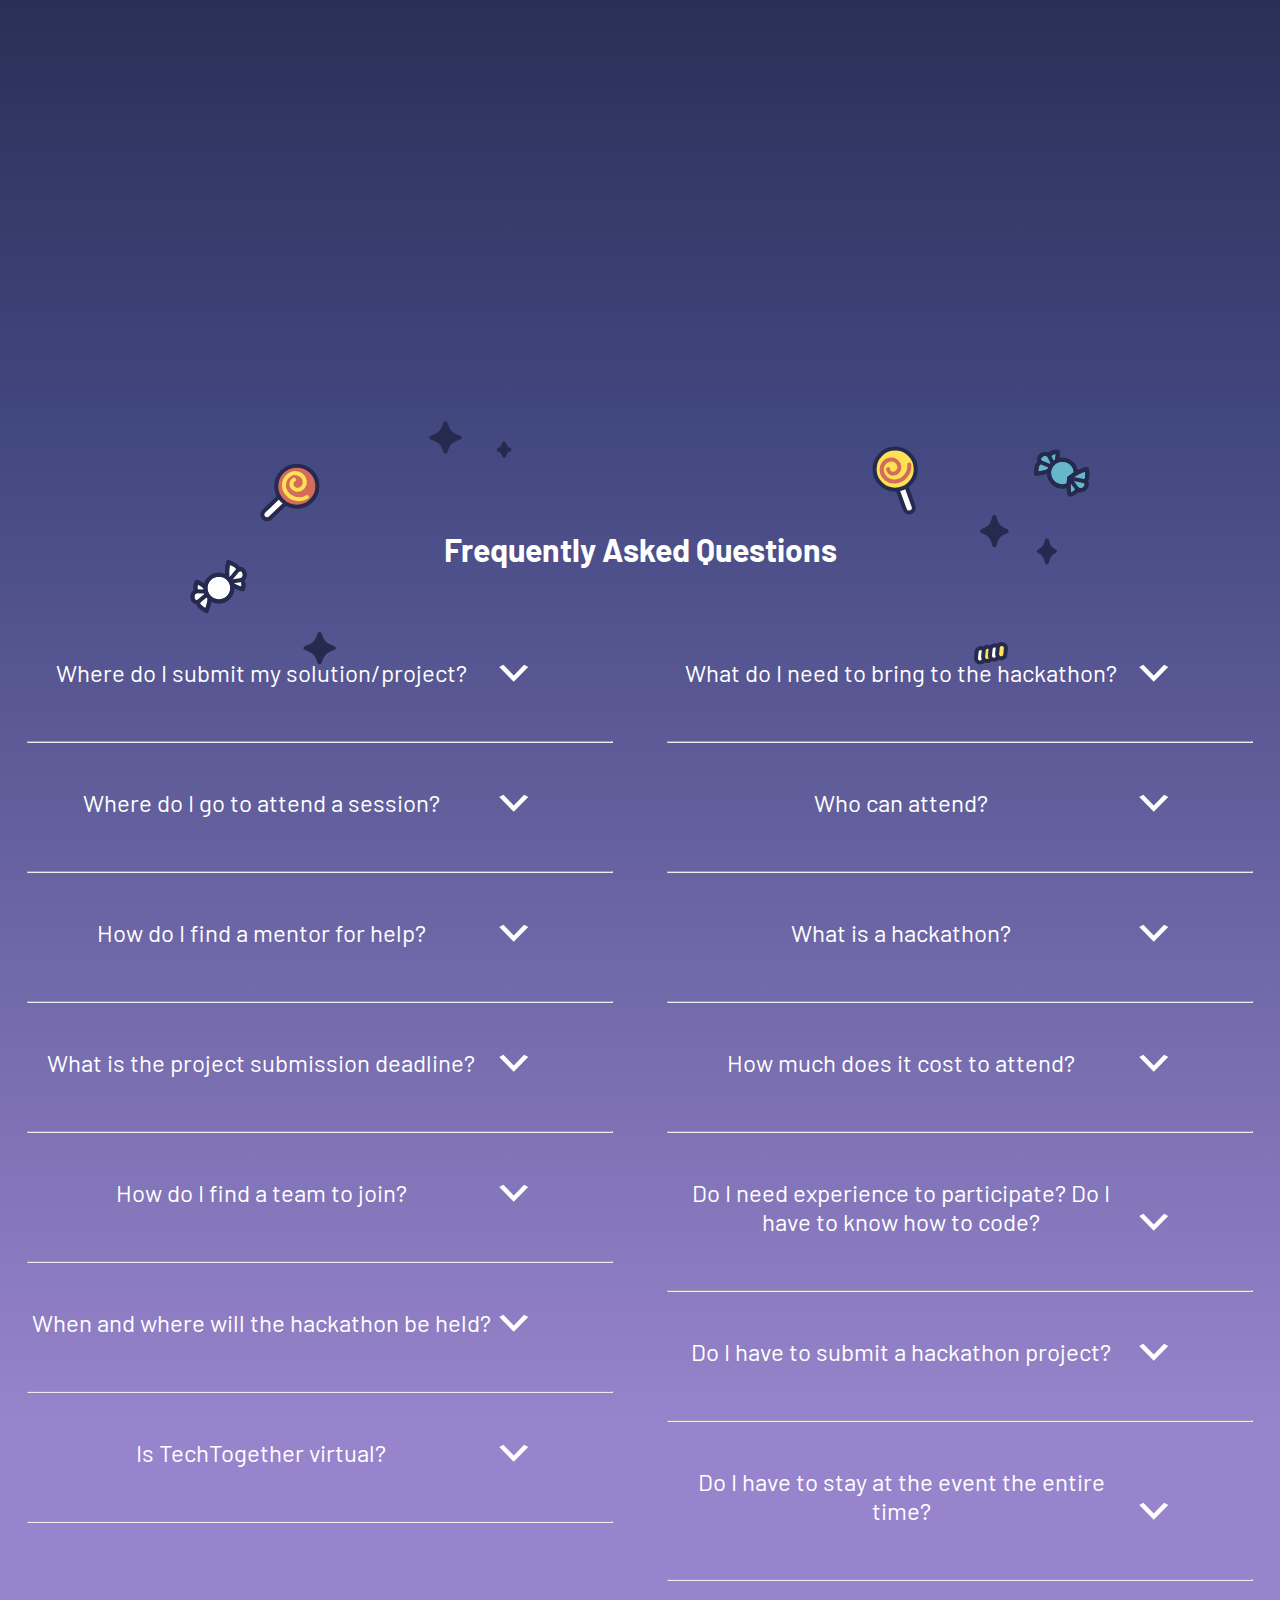
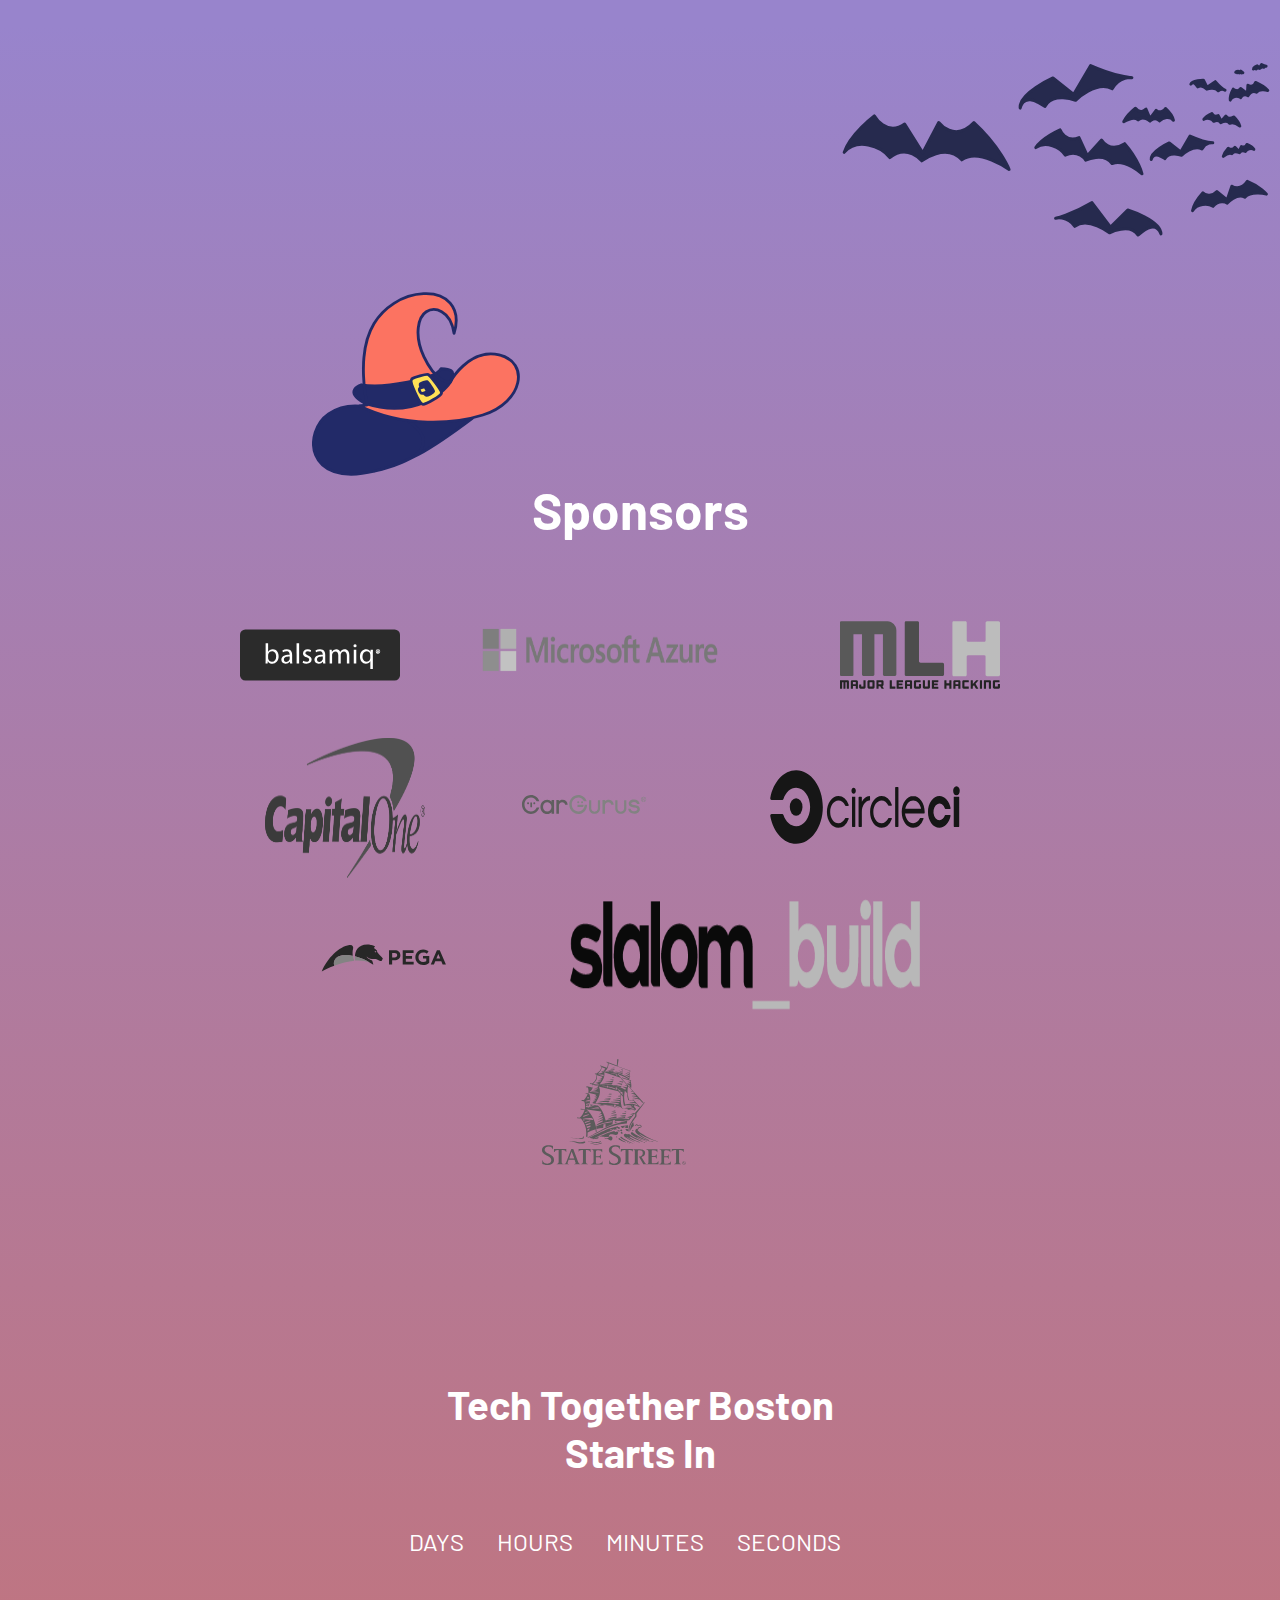
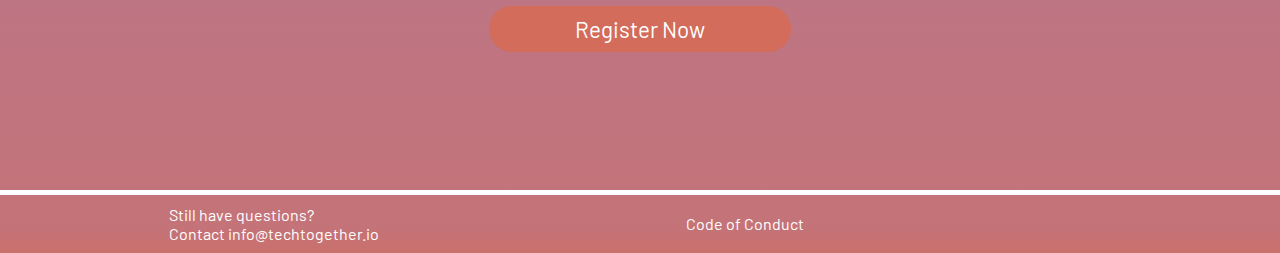
==== commit ec43db2f: "Merge pull request #60 from TechTogetherInc/Enam" ====
--- a/index.html
+++ b/index.html
@@ -26,14 +26,14 @@
     <nav>
     <ul>
         <li><img id="main" class="openbtn" onclick="openNav()" src="./img/ttb-logo.svg" alt="TechTogether Boston logo"></li>
-        
+
         <!-- Bat image -->
-        
+
         <img class="bats" src="./img/bats.svg" alt="group of flying bats">
 
         <li class="mlh-logo"><a id="mlh-trust-badge" style="display:block;max-width:100px;min-width:60px;right:50px;top:0;width:10%;z-index:10000" href="https://mlh.io/na?utm_source=na-hackathon&utm_medium=TrustBadge&utm_campaign=2023-season&utm_content=white" target="_blank"><img src="https://s3.amazonaws.com/logged-assets/trust-badge/2023/mlh-trust-badge-2023-white.svg" alt="Major League Hacking 2023 Hackathon Season" style="width:100%"></a></li>
     </ul>
-    </nav>   
+    </nav>
         <!-- Side Navigation -->
 
     <div id="mySidebar" class="sidebar">
@@ -47,8 +47,8 @@
           </div>
       </div>
 
-     
-     
+
+
       <!-- Hackathon Information -->
 
     <section class="hack-info">
@@ -142,7 +142,7 @@
               alt="FAQ-arrow-down"
             />
             <!-- the style for the arrows is just to see the arrow when background is white by deafult, erase later -->
-            
+
             <div class="FAQ-answer-div">
               <p class="FAQ-answer">
                 Your project will be submitted through Devpost. Click on the
@@ -288,7 +288,7 @@
             </div>
             <hr class="FAQ-hr" />
           </div>
-          
+
         </div>
         <!-- end of FAQ-column -->
 
@@ -452,10 +452,34 @@
         <div class="sponsors"><h1>Sponsors</h1></div>
 
        <div class="sponsor_logo">
-            <div><a href="https://balsamiq.com/" target="_blank" rel="noopener noreferrer"><img  class="img" src="assets/sponsorship logo/Balsamiq.svg" alt="Balsamiq logo" width="200" height="150"/></a></div>
-            <div><a href="https://azure.microsoft.com/en-us/" target="_blank" rel="noopener noreferrer"><img class="img_m" src="assets/sponsorship logo/microsoft_azure_logo 2.png" alt="Microsoft logo" width="400" height="150"/></a></div>
-            <div><a href="https://mlh.io/" target="_blank" rel="noopener noreferrer"><img class="img" src="assets/sponsorship logo/Mlh-logo-color.svg" alt="MLH logo" width="200" height="150"/></a></div>
-            <div><img class="img" src="assets/Capital One Logo.png" alt="Capital One logo" width="200" height="150"></div>
+
+            <div><a href="https://balsamiq.com/" target="_blank" rel="noopener noreferrer">
+              <img  class="img" src="assets/sponsorship logo/Balsamiq.svg" alt="Balsamiq logo" width="200" height="150"/></a></div>
+            <div><a href="https://azure.microsoft.com/en-us/" target="_blank" rel="noopener noreferrer">
+              <img class="img_m" src="assets/sponsorship logo/microsoft_azure_logo 2.png" alt="Microsoft logo" width="400" height="150"/>
+            </a></div>
+            <div><a href="https://mlh.io/" target="_blank" rel="noopener noreferrer">
+              <img class="img" src="assets/sponsorship logo/Mlh-logo-color.svg" alt="MLH logo" width="200" height="150"/>
+            </a></div>
+            <div><a href="https://www.capitalone.com/" target="_blank" rel="noopener noreferrer">
+              <img class="img" src="assets/sponsorship logo/Capital One Logo.png" alt="Capital One logo" width="200" height="150">
+            </a></div>
+            <div><a href="https://www.cargurus.com/" target="_blank" rel="noopener noreferrer">
+              <img class="img" src="assets/sponsorship logo/car gurus.svg" alt="Car Gurus logo" width="300" height="150"/>
+            </a></div>
+            <div><a href="https://circleci.com/" target="_blank" rel="noopener noreferrer">
+              <img class="img" src="assets/sponsorship logo/circleci.svg" alt="circleCi logo" width="250" height="150"/>
+            </a></div>
+            <div><a href="https://www.pega.com/" target="_blank" rel="noopener noreferrer">
+              <img class="img" src="assets/sponsorship logo/pegaSystems.svg" alt="PegaSystems logo" width="300" height="150"/>
+            </a></div>
+            <div><a href="https://www.slalombuild.com/" target="_blank" rel="noopener noreferrer">
+              <img class="img" src="assets/sponsorship logo/slalom.png" alt="Slalom build logo" width="450" height="150"/>
+            </a></div>
+            <div><a href="https://www.statestreet.com/home.html" target="_blank" rel="noopener noreferrer">
+              <img class="img" src="assets/sponsorship logo/state-street.svg" alt="State Street logo" width="250" height="150"/>
+            </a></div>
+
         </div>
 
     <!-- Countdown Section -->
@@ -468,15 +492,16 @@
           <li><span id="minutes"></span>MINUTES</li>
           <li><span id="seconds"></span>SECONDS</li>
         </ul>
-        <a href="https://organize.mlh.io/participants/events/8321-techtogether-boston" target="_blank" rel="noopener noreferrer"><button class="button rounded register">Register Now</button></a>
+        <a href="https://organize.mlh.io/participants/events/8321-techtogether-boston" target="_blank" rel="noopener noreferrer">
+          <button class="button rounded register">Register Now</button>
+      </a>
     </div>
 
 
-
     <!-- Footer Section -->
-    
+
     <footer class="footer-section">
-  
+
       <p>Still have questions? <br> Contact info@techtogether.io</p>
       <a href="https://static.mlh.io/docs/mlh-code-of-conduct.pdf" target="_blank">Code of Conduct</a>
 
@@ -485,7 +510,7 @@
       <a href="https://www.facebook.com/TechTogetherBoston/" target="_blank"><i class="fa-brands fa-square-facebook"></i><span>Facebook</span></a>
       <a href="https://www.linkedin.com/company/techtogetherboston/" target="_blank"><i class="fa-brands fa-linkedin"></i><span>LinkedIn</span></a>
       </section>
-      
+
   </footer>
 
     <script src="index.js"></script>
--- a/style.css
+++ b/style.css
@@ -2,10 +2,10 @@
 .background_sponsor{
     background: linear-gradient(#9884CC, #AF7BA0, #C47378);
 }
- 
+
 /* button and rounded button styles */
 .button{
-    border: none; 
+    border: none;
     padding: 10px;
     padding-left: 20px;
     padding-right: 20px;
@@ -34,9 +34,7 @@
     display: flex;
 }
 
-/* to do
-figure out how to display the sponsors and the hat in the center
-*/
+/* style for witch */
 .witch{
     position: relative;
     width: 100%;
@@ -56,7 +54,7 @@
     flex-wrap: wrap;
     width: 100%;
     height: auto;
-    
+
 }
 
 .sponsor_logos > div{
--- a/index.css
+++ b/index.css
@@ -228,7 +228,7 @@
     background: url(./img/landing-background.svg);
     background-repeat: no-repeat;
     background-size: cover;
-    background-position: bottom 75% 25%;  
+    background-position: bottom 75% 25%;
 }
 
 /* Bats image */
@@ -281,7 +281,7 @@
     font-size: 25px;
     font-weight: 200;
     margin-top: 1em;
-    
+
 }
 
 /* Register button styling */
@@ -348,19 +348,19 @@
         50% {
             transform: translate(-1px, 2px) rotate(-1deg);
         }
-      
+
     }
 
 /* Navigation Links */
 
 #mySidenav a {
-   padding: 25px; 
+   padding: 25px;
    width: 100px;
-   font-size: 25px; 
+   font-size: 25px;
    font-weight: bold;
    color: white;
-  } 
-  
+  }
+
 #mySidenav a img {
   height: 90px;
   width: 100px;
@@ -374,22 +374,22 @@
 /* sidebar menu */
 
 .sidebar {
-    height: 100%; 
-    width: 0; 
-    position: fixed; 
-    z-index: 1; 
+    height: 100%;
+    width: 0;
+    position: fixed;
+    z-index: 1;
     top: 0;
     left: 0;
-    background-color: #111; 
-    overflow-x: hidden; 
+    background-color: #111;
+    overflow-x: hidden;
     padding-top: 30px; /* content 60px from top */
     transition: 0.5s; /*slide effect */
   }
-  
+
   .sidebar a {
     display: block;
   }
-  
+
   /* close button (top right corner) */
   .sidebar .closebtn {
     position: absolute;
@@ -398,7 +398,7 @@
     font-size: 36px;
     margin-left: 50px;
   }
-  
+
   /* open button */
   .openbtn {
     cursor: pointer;
@@ -411,7 +411,7 @@
 
 /* button and rounded button styles */
 .button{
-    border: none; 
+    border: none;
     padding: 10px;
     padding-left: 20px;
     padding-right: 20px;
@@ -475,16 +475,18 @@
     display: inline-flex;
     flex-wrap: wrap;
     justify-content: center;
-    padding: 3vh;
+    padding: 5vh;
     width: 80%;
 }
 
 div a img{
+    padding-right: 20%;
+    padding-bottom: 5%;
     border: none;
     filter: gray;
     -webkit-filter: grayscale(1); /* Webkit Nightlies & Chrome Canary */
-    -webkit-transition: all .8s ease-in-out; 
-    max-width: 150%; 
+    -webkit-transition: all .8s ease-in-out;
+    max-width: 150%;
 }
 
 div a img:hover {
@@ -562,7 +564,7 @@
     opacity: 0.7;
  }
   /* Responsive layout */
-  
+
   @media screen and (max-height: 450px) {
     .sidebar {padding-top: 15px;}
     .sidebar a {font-size: 18px;}
@@ -594,7 +596,3 @@
    .bats {display: none;}
    #main {width: 50%;}
   }
-
-
-
-
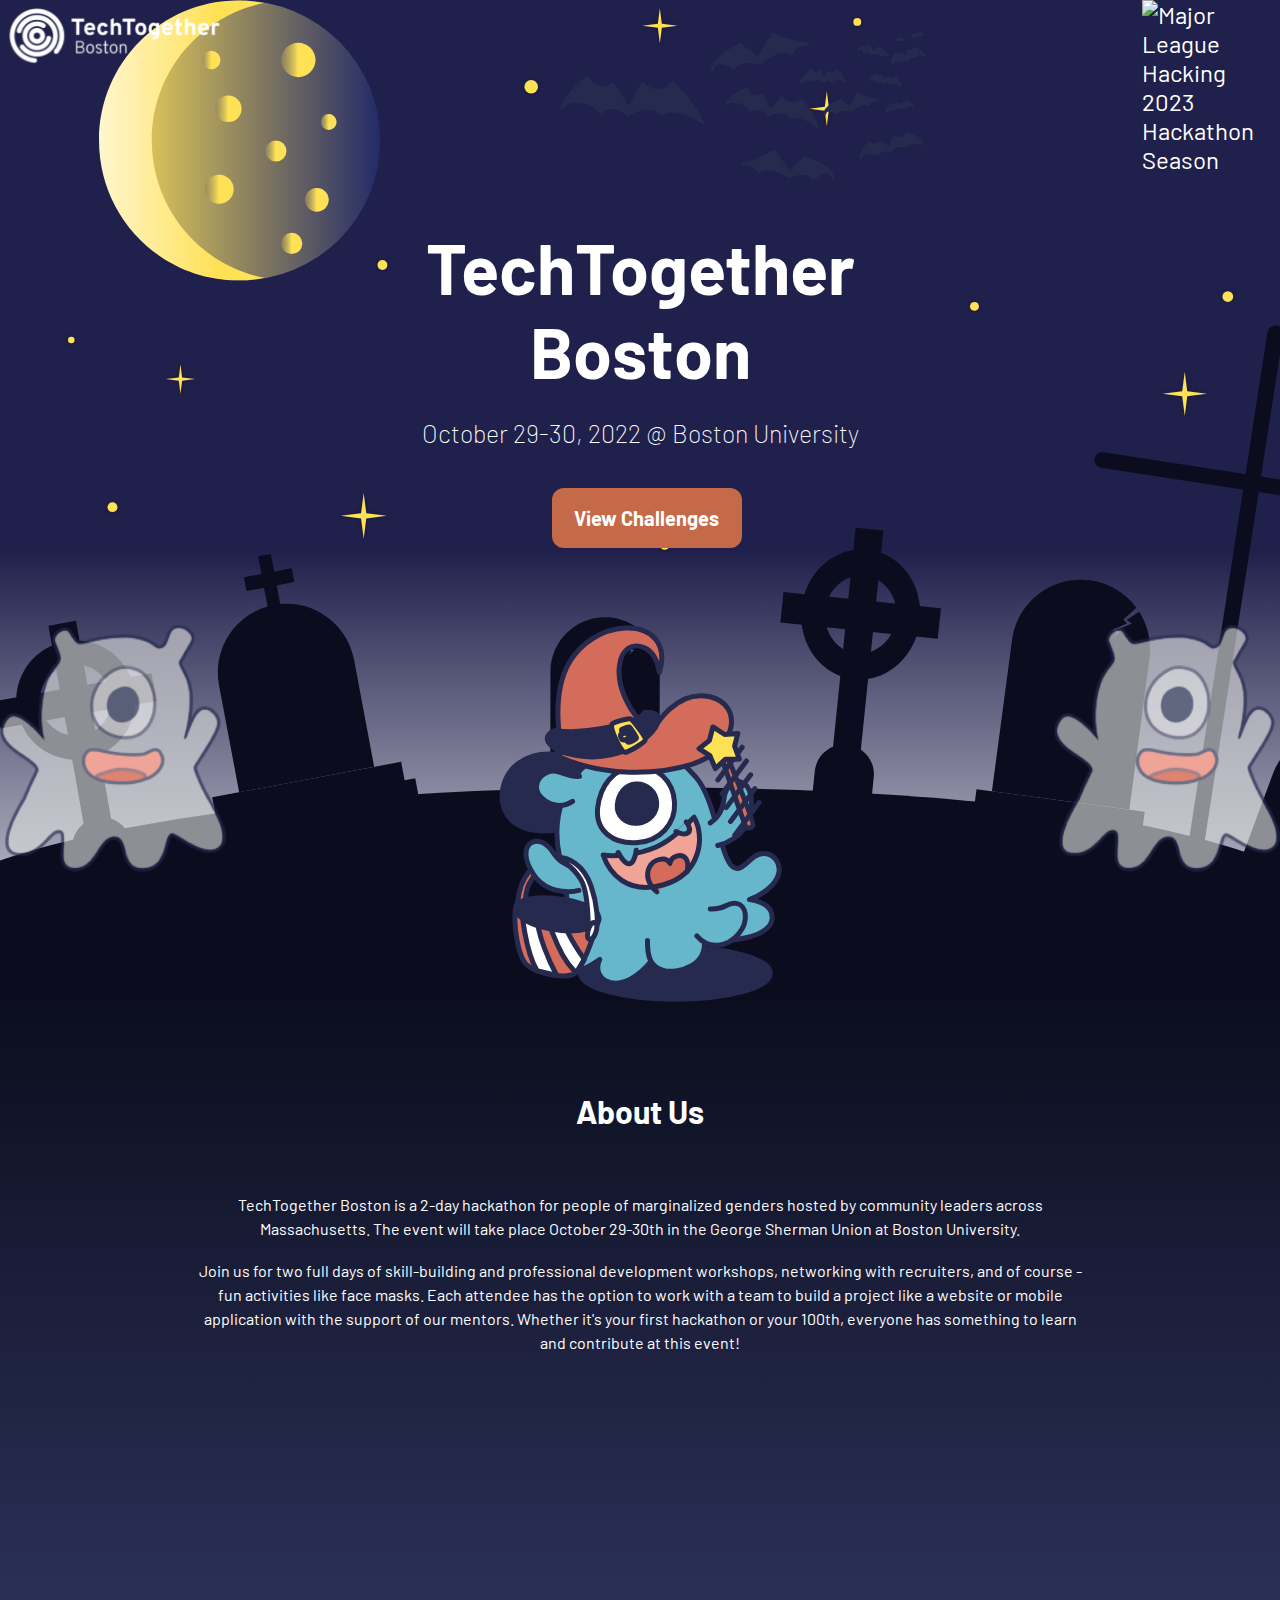
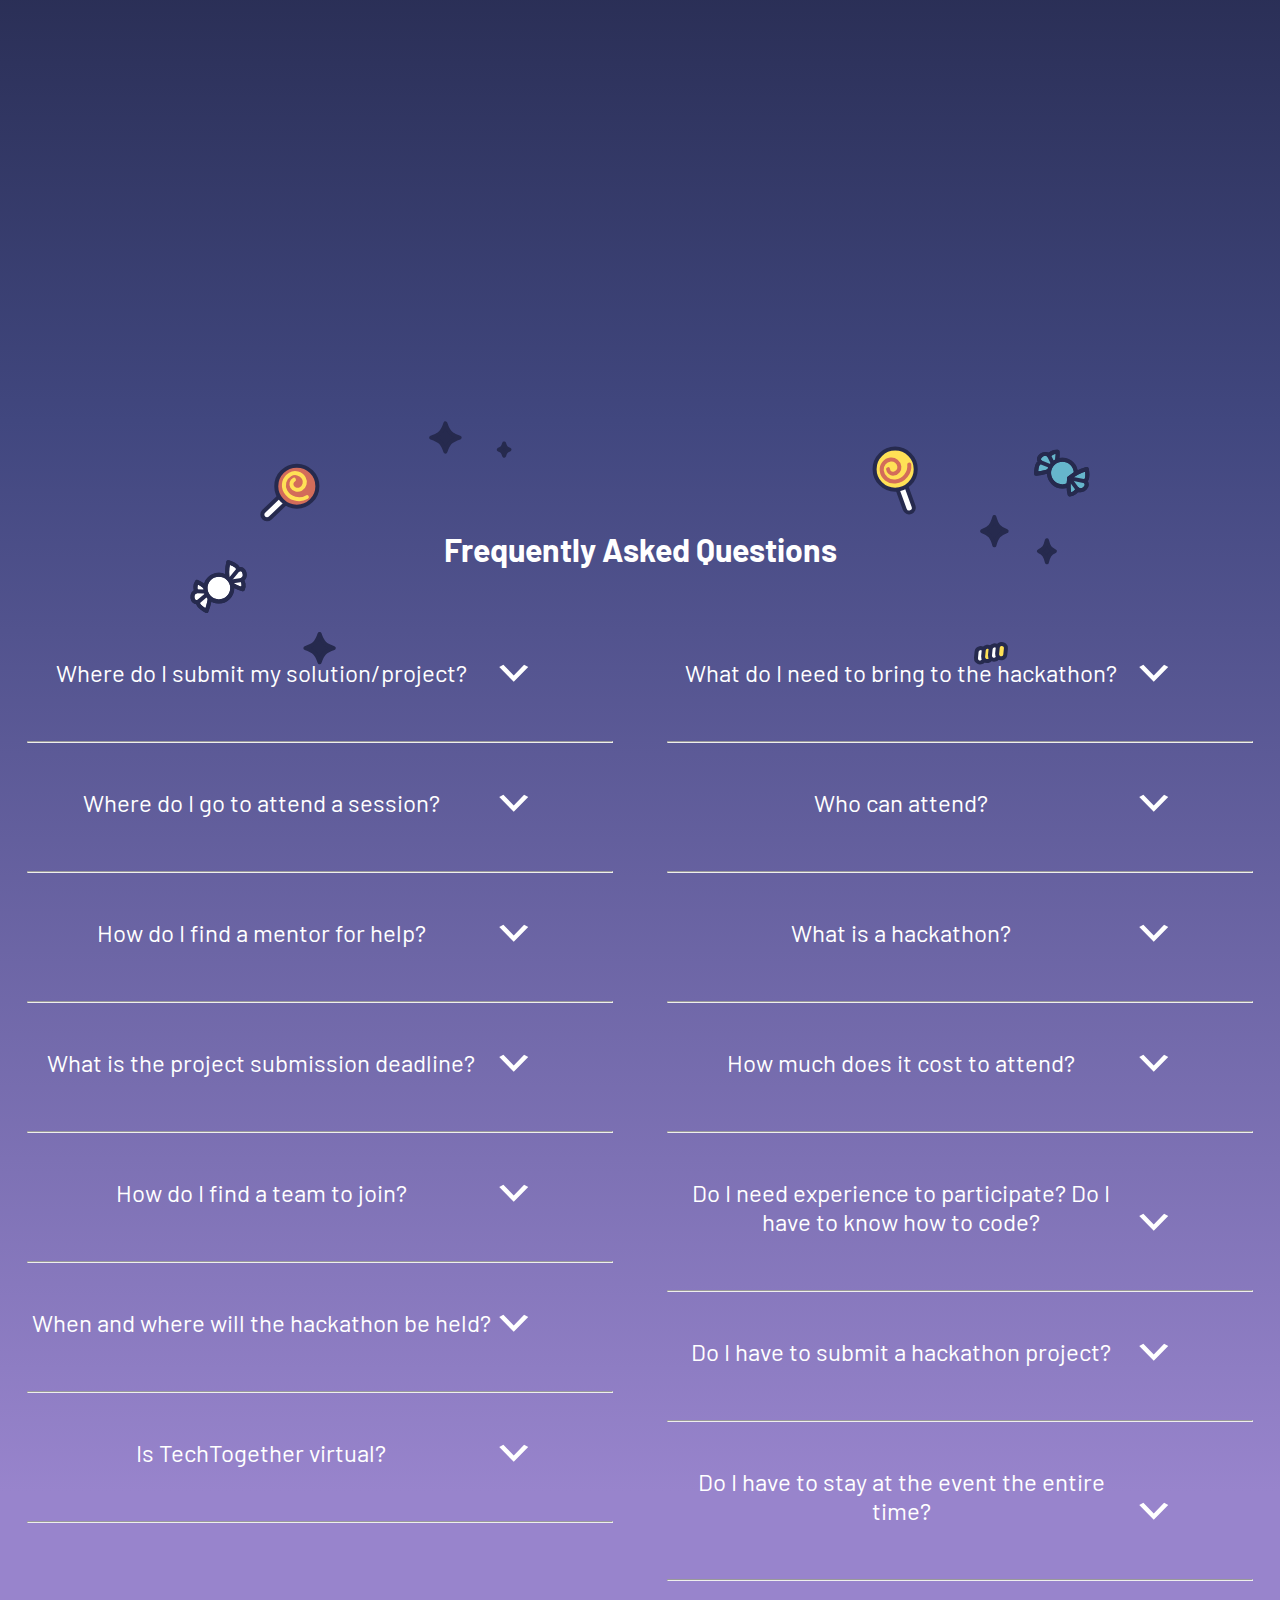
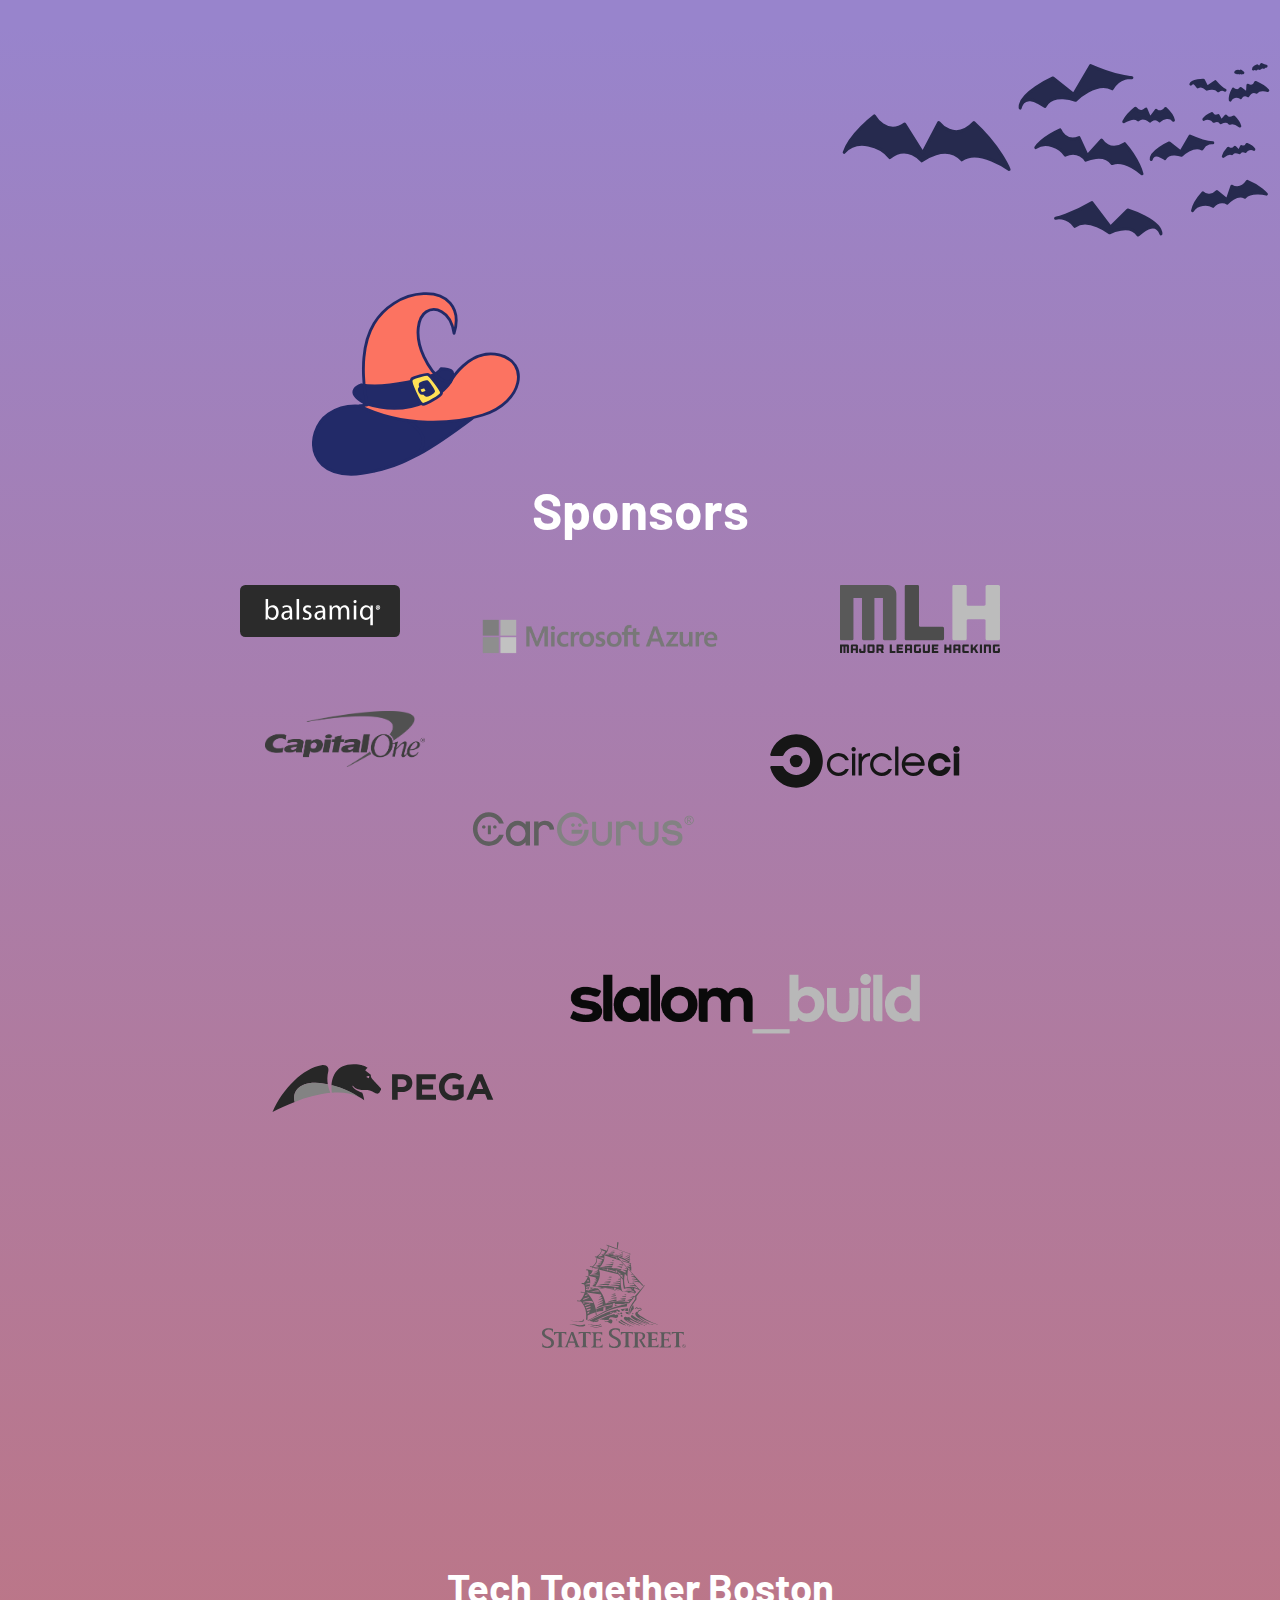
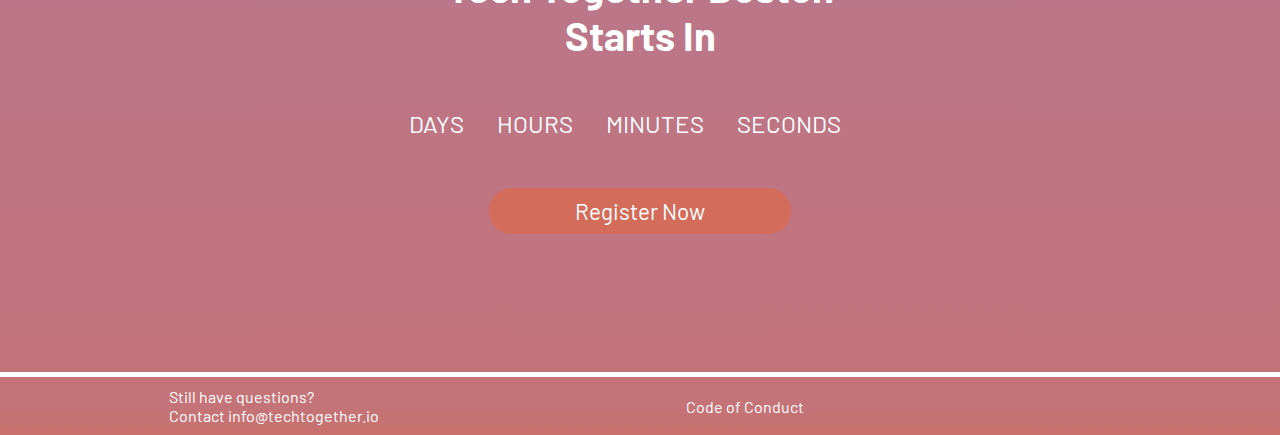
==== commit 5fc7c69b: "update image sizes to maintain aspect ratio" ====
--- a/index.html
+++ b/index.html
@@ -452,34 +452,32 @@
         <div class="sponsors"><h1>Sponsors</h1></div>
 
        <div class="sponsor_logo">
-
             <div><a href="https://balsamiq.com/" target="_blank" rel="noopener noreferrer">
-              <img  class="img" src="assets/sponsorship logo/Balsamiq.svg" alt="Balsamiq logo" width="200" height="150"/></a></div>
+              <img  class="img" src="assets/sponsorship logo/Balsamiq.svg" alt="Balsamiq logo" width="200" height="auto"/></a></div>
             <div><a href="https://azure.microsoft.com/en-us/" target="_blank" rel="noopener noreferrer">
-              <img class="img_m" src="assets/sponsorship logo/microsoft_azure_logo 2.png" alt="Microsoft logo" width="400" height="150"/>
+              <img class="img_m" src="assets/sponsorship logo/microsoft_azure_logo 2.png" alt="Microsoft logo" width="400" height="auto"/>
             </a></div>
             <div><a href="https://mlh.io/" target="_blank" rel="noopener noreferrer">
-              <img class="img" src="assets/sponsorship logo/Mlh-logo-color.svg" alt="MLH logo" width="200" height="150"/>
+              <img class="img" src="assets/sponsorship logo/Mlh-logo-color.svg" alt="MLH logo" width="200" height="auto"/>
             </a></div>
             <div><a href="https://www.capitalone.com/" target="_blank" rel="noopener noreferrer">
-              <img class="img" src="assets/sponsorship logo/Capital One Logo.png" alt="Capital One logo" width="200" height="150">
+              <img class="img" src="assets/sponsorship logo/Capital One Logo.png" alt="Capital One logo" width="200" height="auto">
             </a></div>
             <div><a href="https://www.cargurus.com/" target="_blank" rel="noopener noreferrer">
-              <img class="img" src="assets/sponsorship logo/car gurus.svg" alt="Car Gurus logo" width="300" height="150"/>
+              <img class="img" src="assets/sponsorship logo/car gurus.svg" alt="Car Gurus logo" width="300" height="auto"/>
             </a></div>
             <div><a href="https://circleci.com/" target="_blank" rel="noopener noreferrer">
-              <img class="img" src="assets/sponsorship logo/circleci.svg" alt="circleCi logo" width="250" height="150"/>
+              <img class="img" src="assets/sponsorship logo/circleci.svg" alt="circleCi logo" width="250" height="auto"/>
             </a></div>
             <div><a href="https://www.pega.com/" target="_blank" rel="noopener noreferrer">
-              <img class="img" src="assets/sponsorship logo/pegaSystems.svg" alt="PegaSystems logo" width="300" height="150"/>
+              <img class="img" src="assets/sponsorship logo/pegaSystems.svg" alt="PegaSystems logo" width="300" height="auto"/>
             </a></div>
             <div><a href="https://www.slalombuild.com/" target="_blank" rel="noopener noreferrer">
-              <img class="img" src="assets/sponsorship logo/slalom.png" alt="Slalom build logo" width="450" height="150"/>
+              <img class="img" src="assets/sponsorship logo/slalom.png" alt="Slalom build logo" width="450" height="auto"/>
             </a></div>
             <div><a href="https://www.statestreet.com/home.html" target="_blank" rel="noopener noreferrer">
               <img class="img" src="assets/sponsorship logo/state-street.svg" alt="State Street logo" width="250" height="150"/>
             </a></div>
-
         </div>
 
     <!-- Countdown Section -->
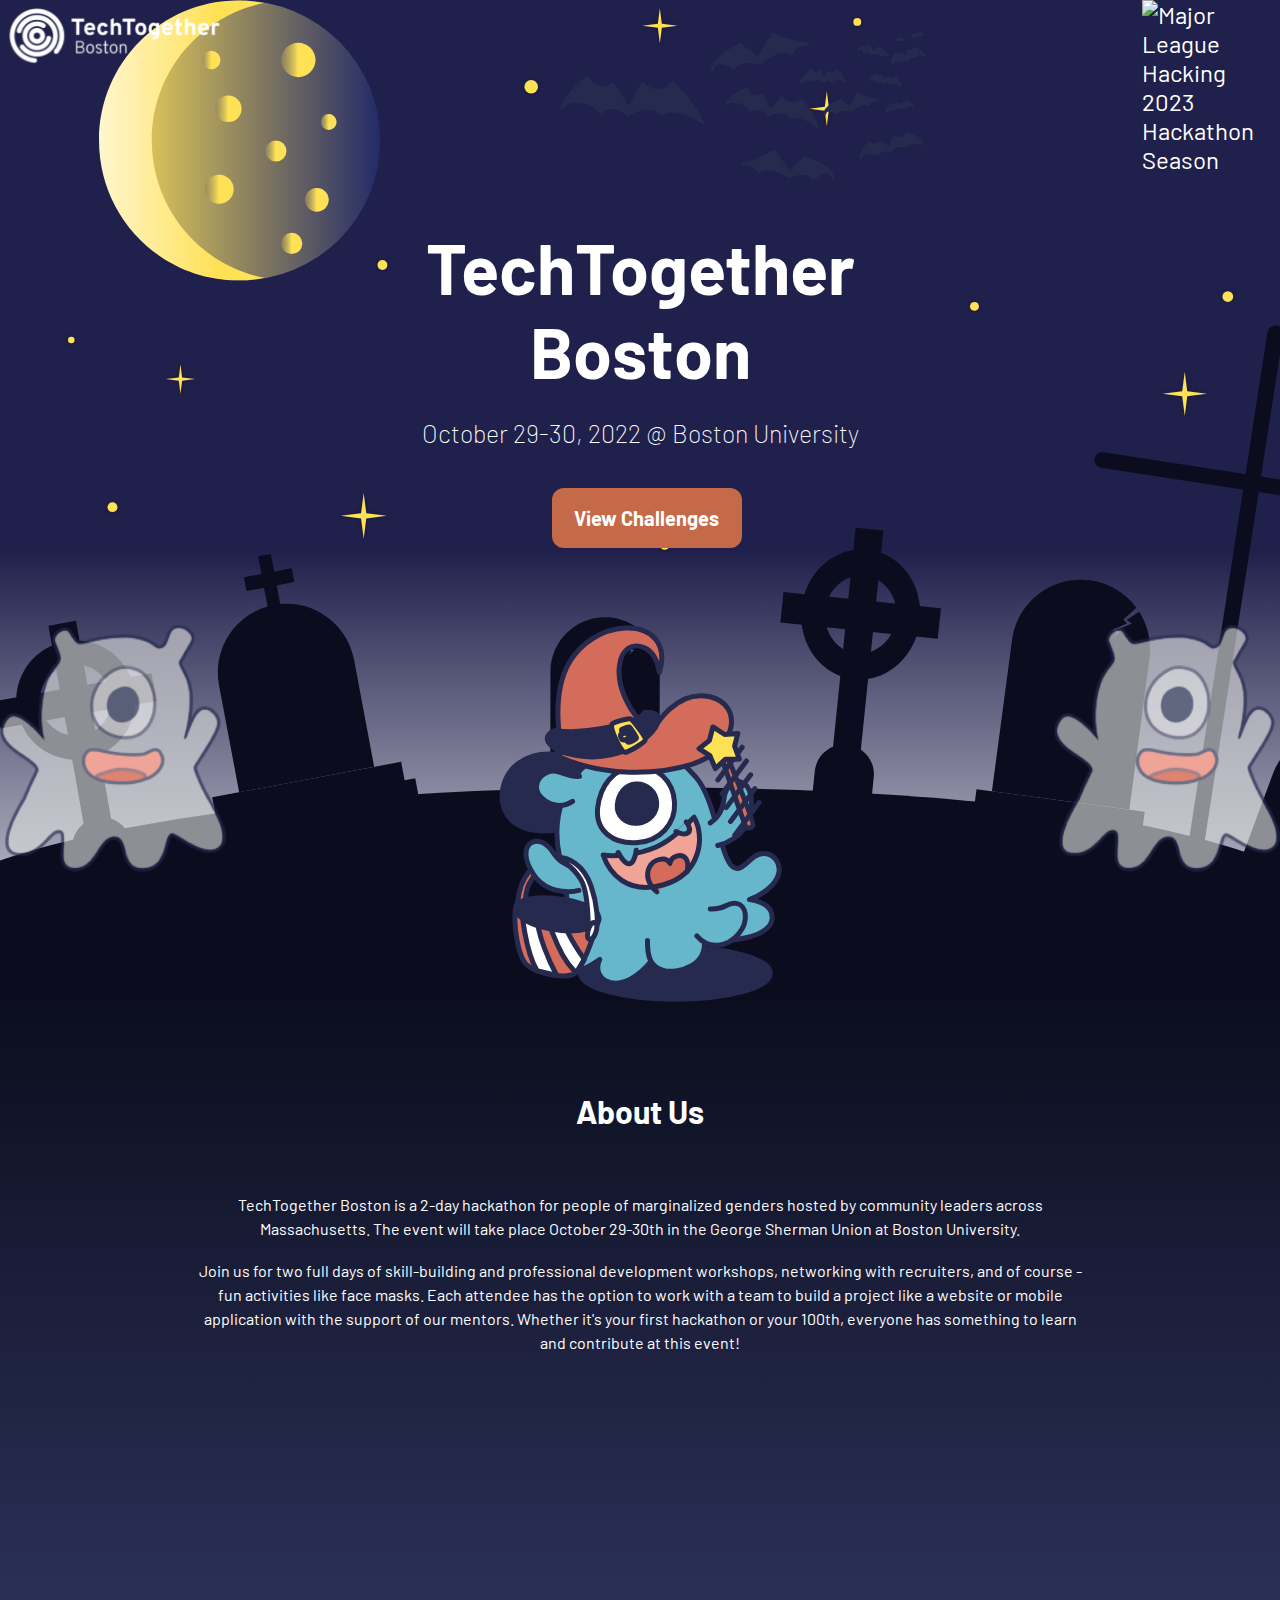
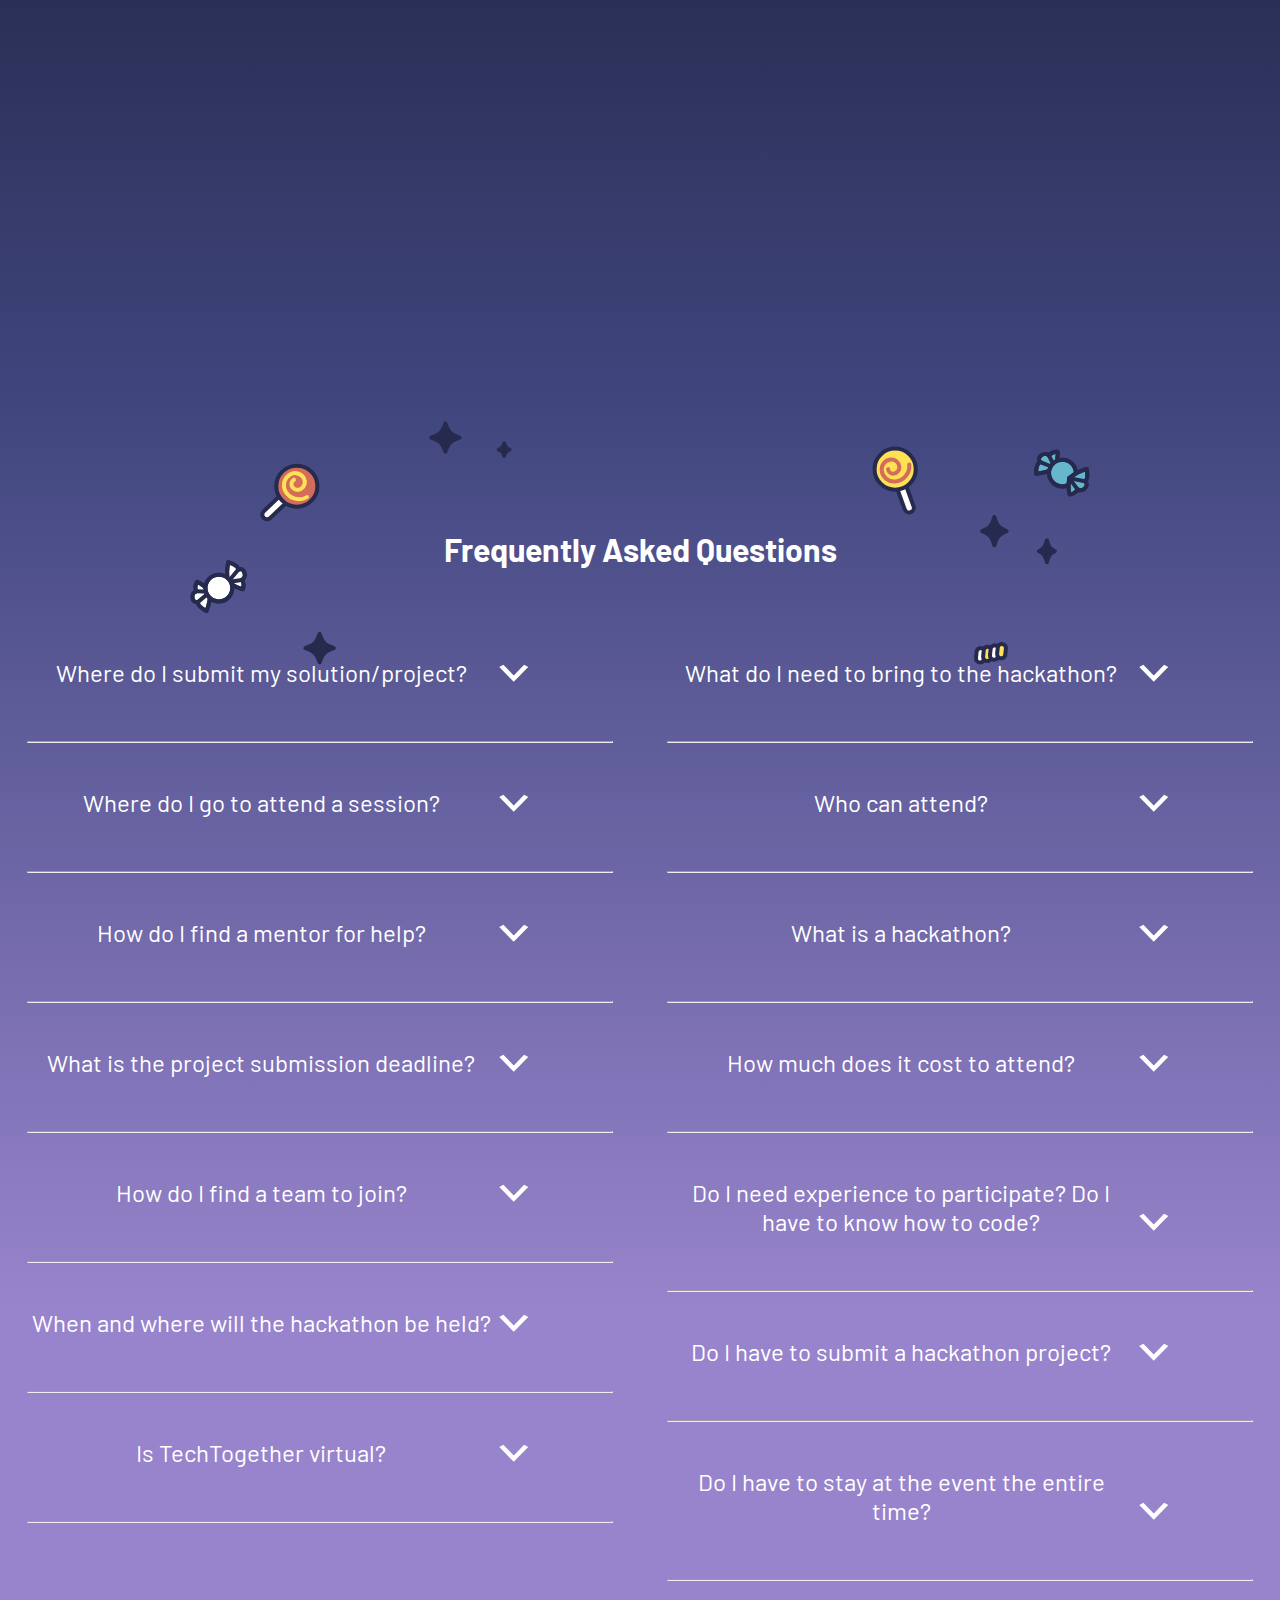
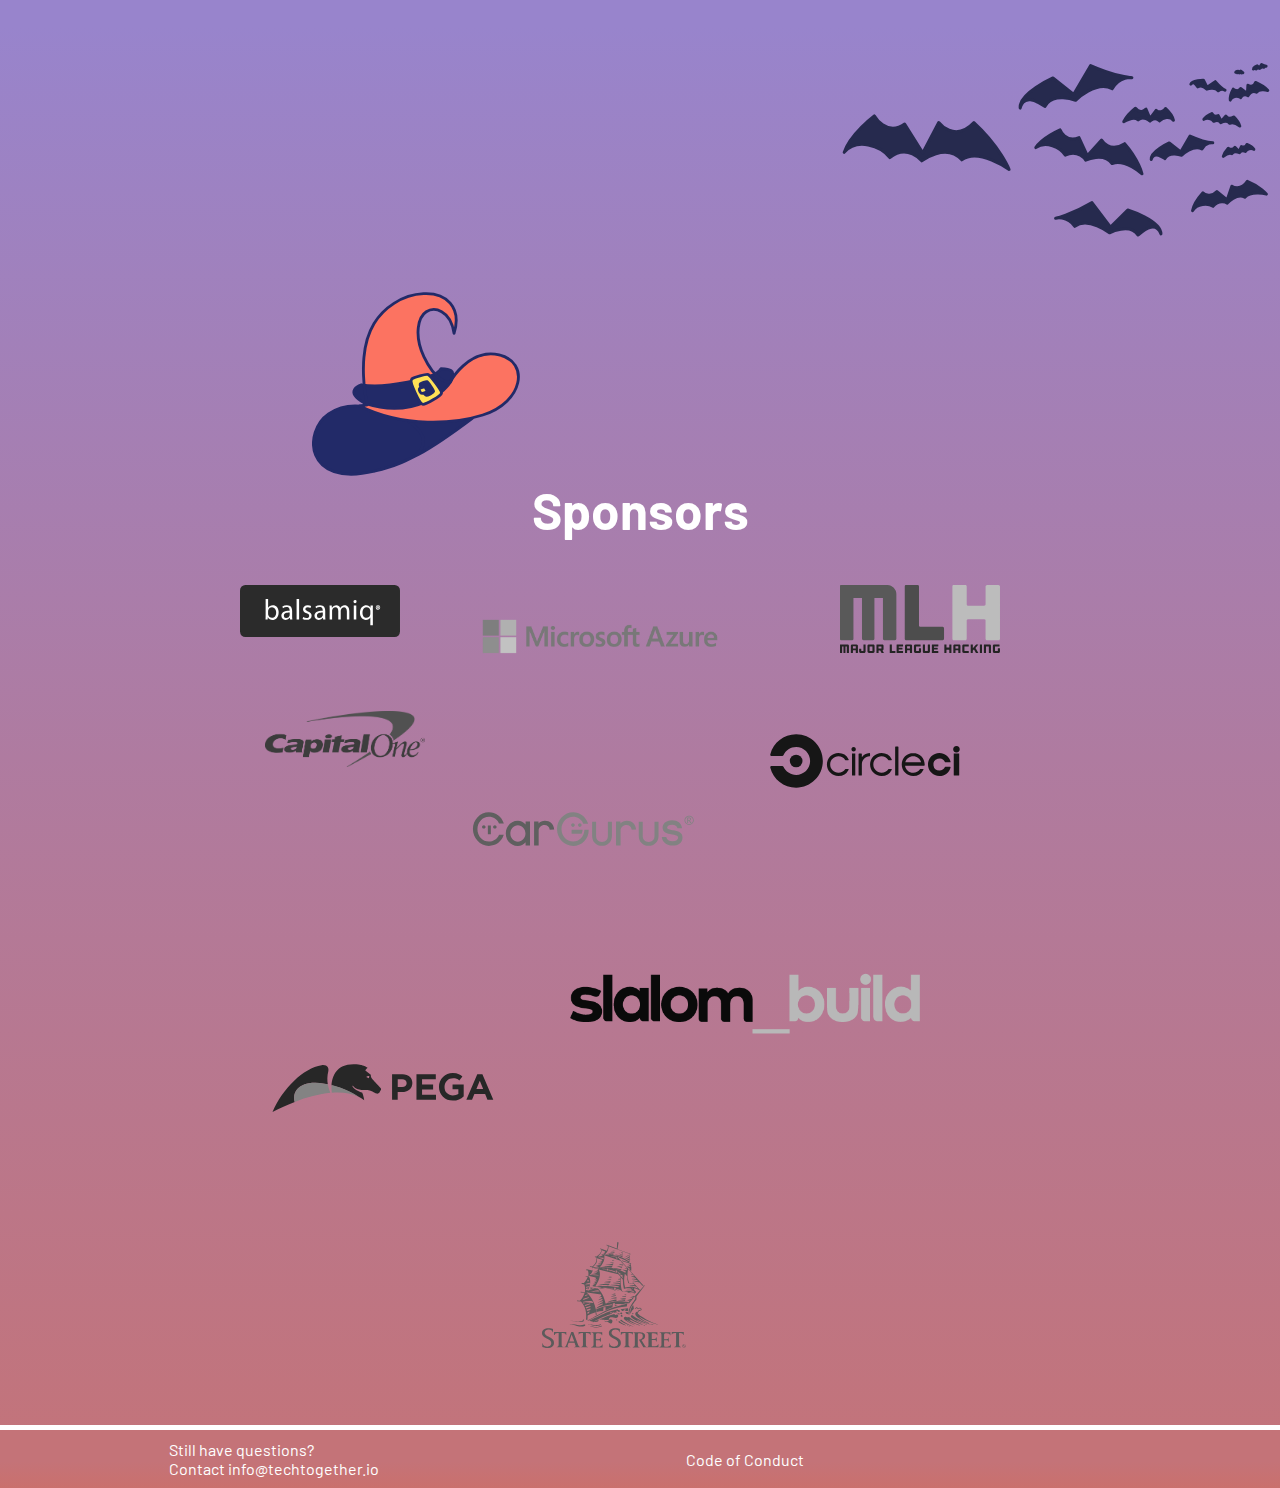
==== commit 104e70da: "remove countdown section" ====
--- a/index.html
+++ b/index.html
@@ -481,7 +481,7 @@
         </div>
 
     <!-- Countdown Section -->
-    <div class="countdown">
+    <!-- <div class="countdown">
         <h1 class="starts">Tech Together Boston <br> Starts In</h1>
         <p class="time" id="time"></p>
         <ul>
@@ -493,7 +493,7 @@
         <a href="https://organize.mlh.io/participants/events/8321-techtogether-boston" target="_blank" rel="noopener noreferrer">
           <button class="button rounded register">Register Now</button>
       </a>
-    </div>
+    </div> -->
 
 
     <!-- Footer Section -->
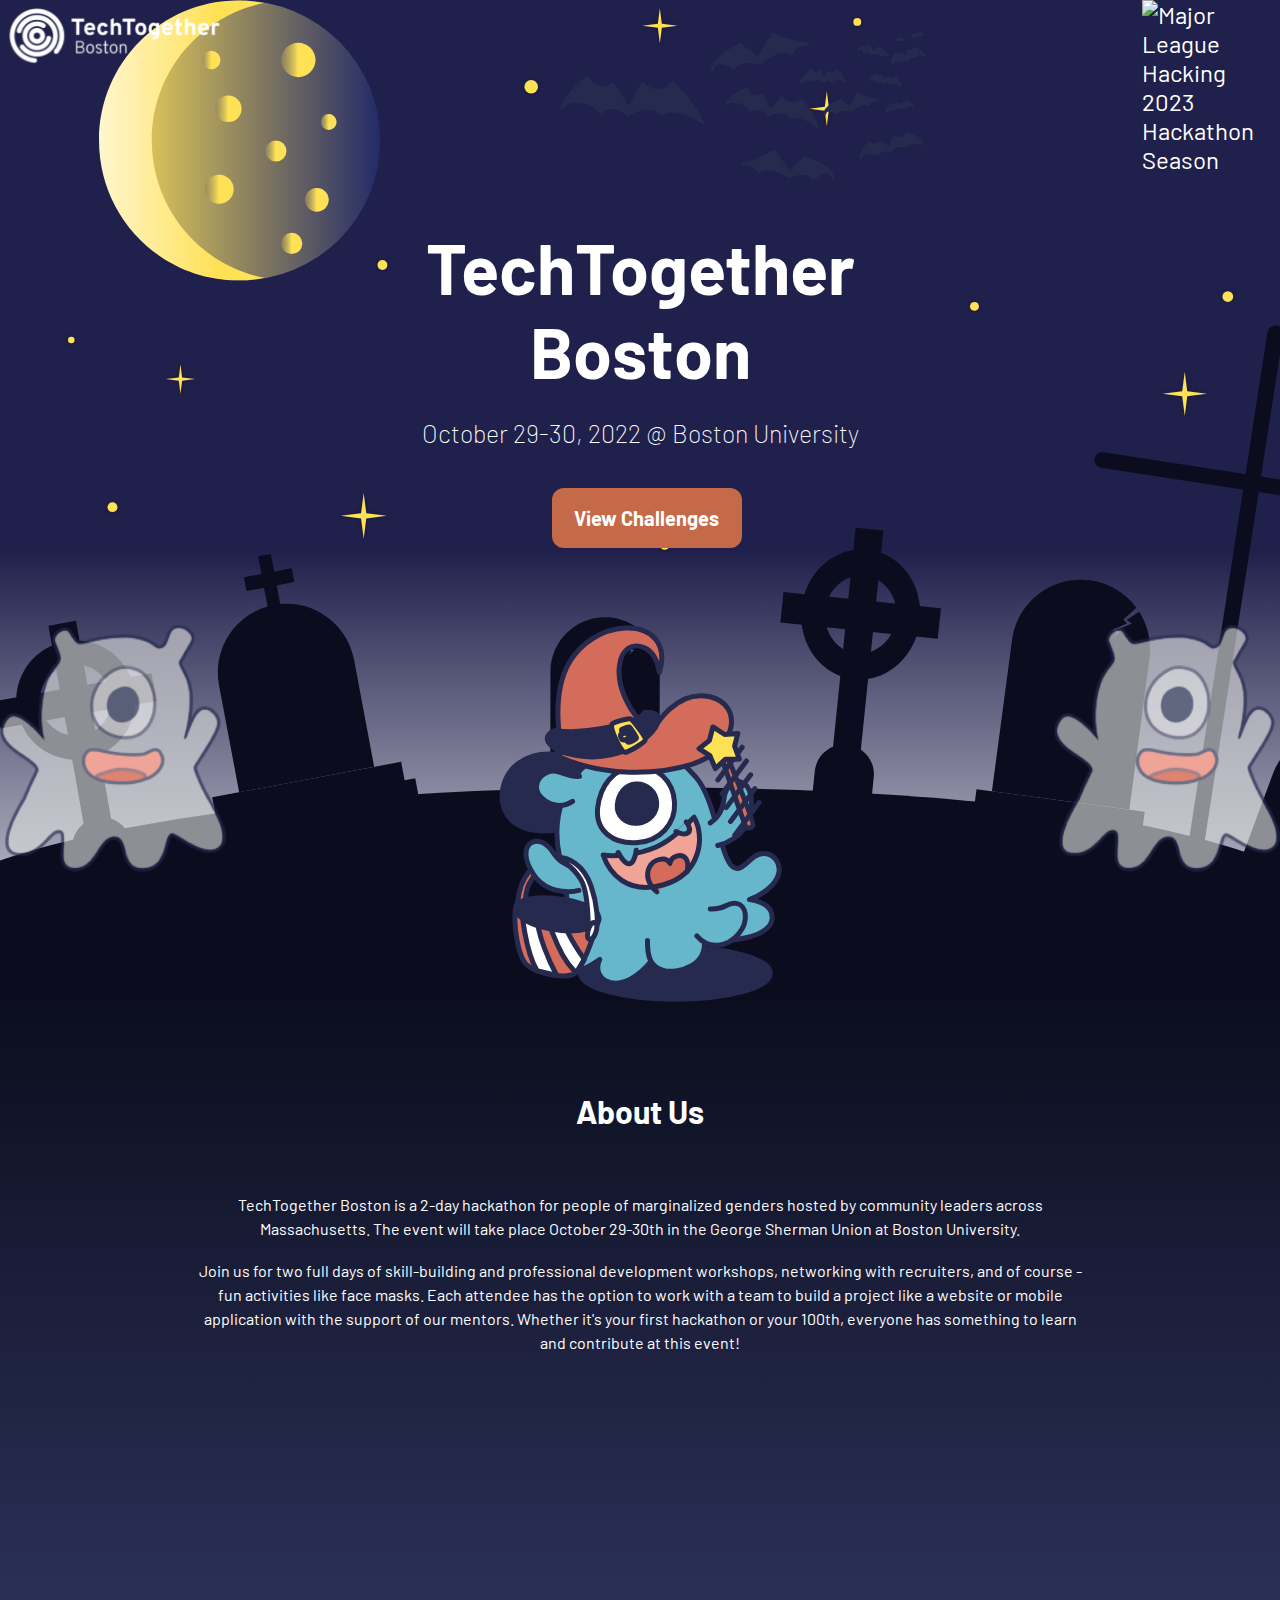
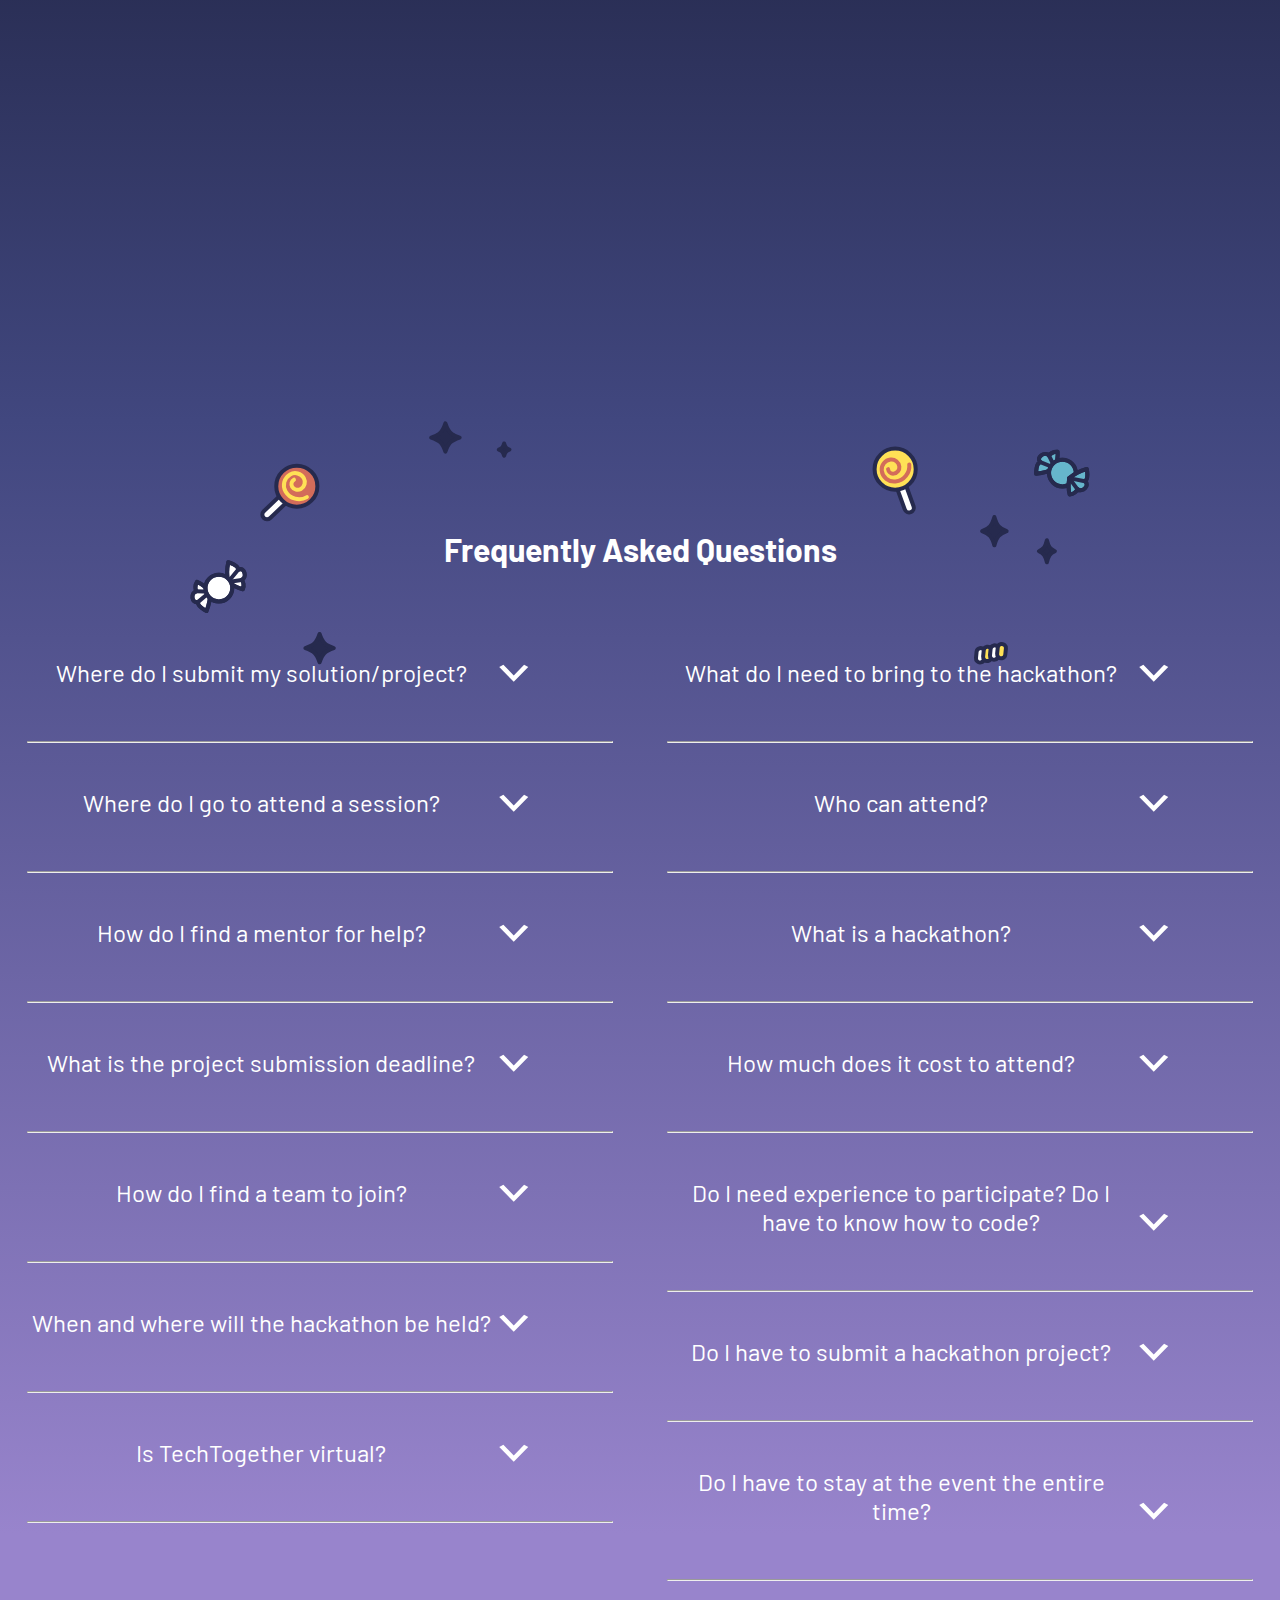
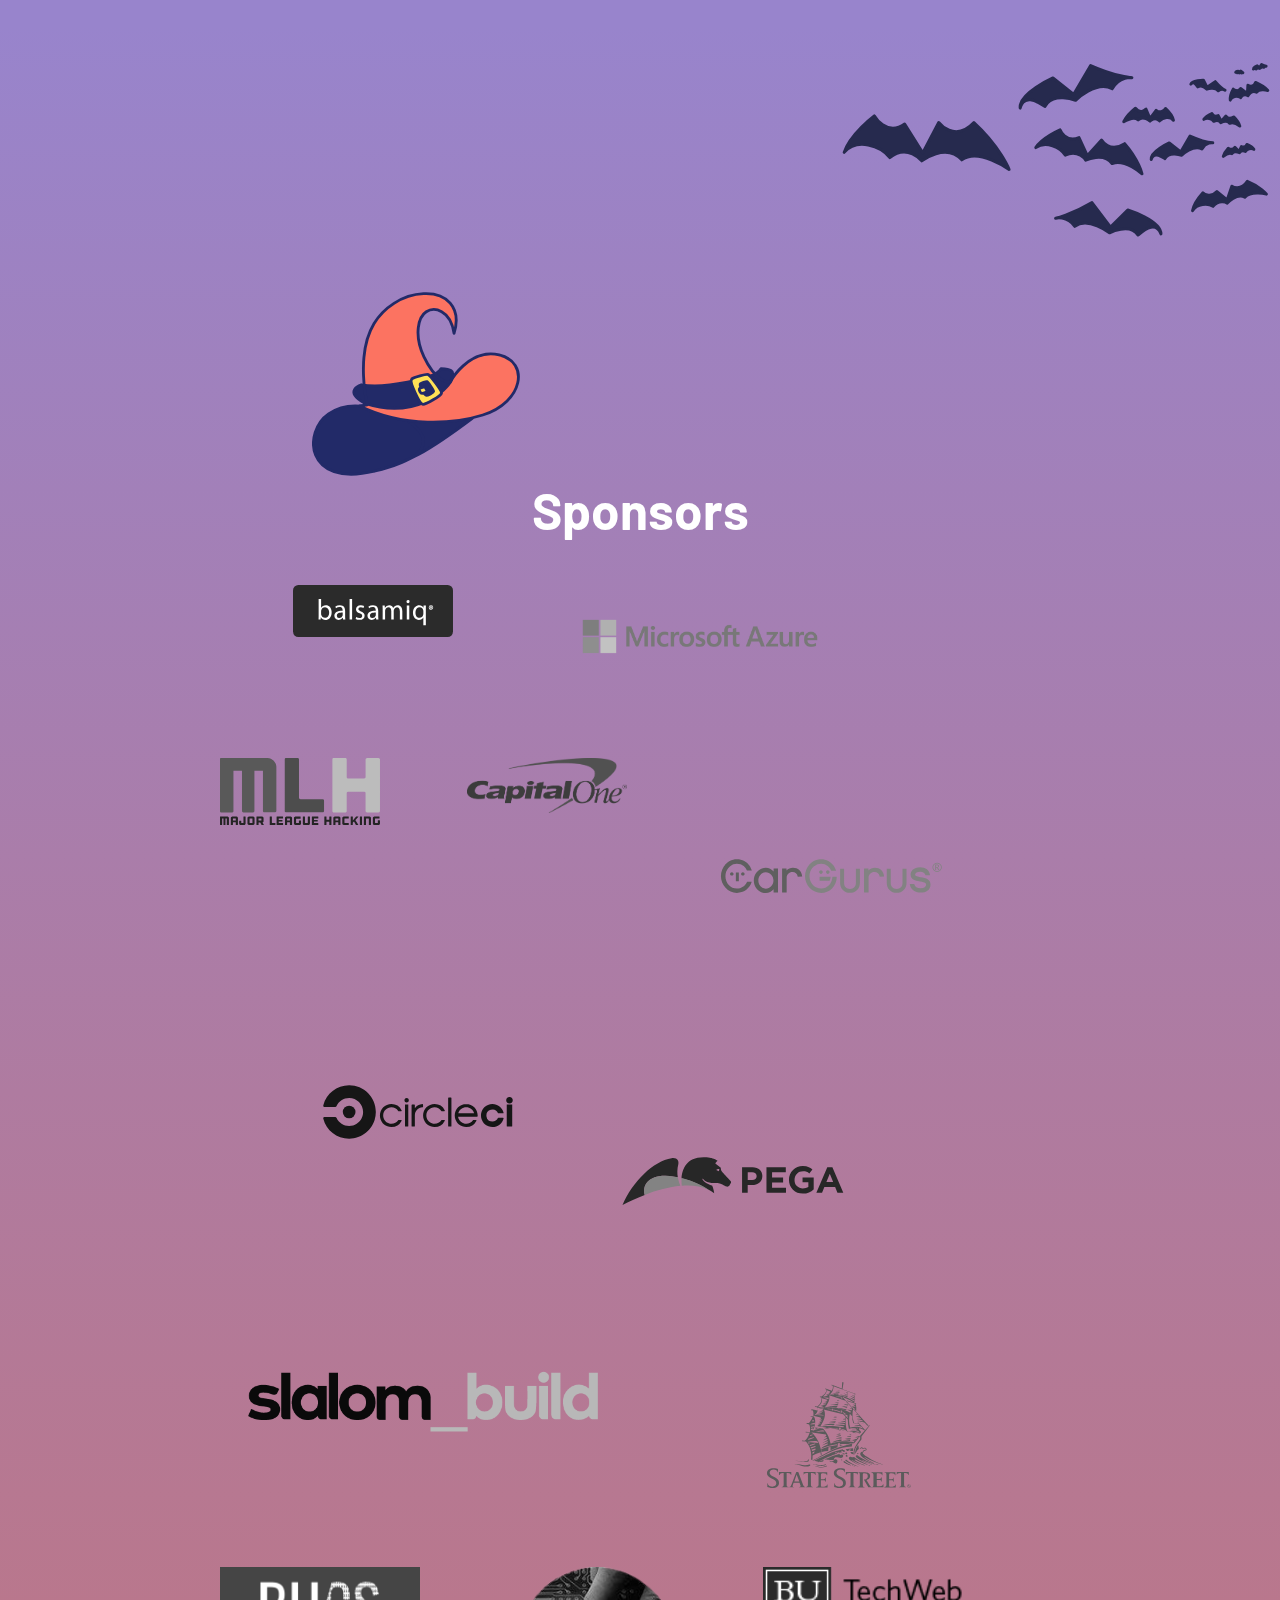
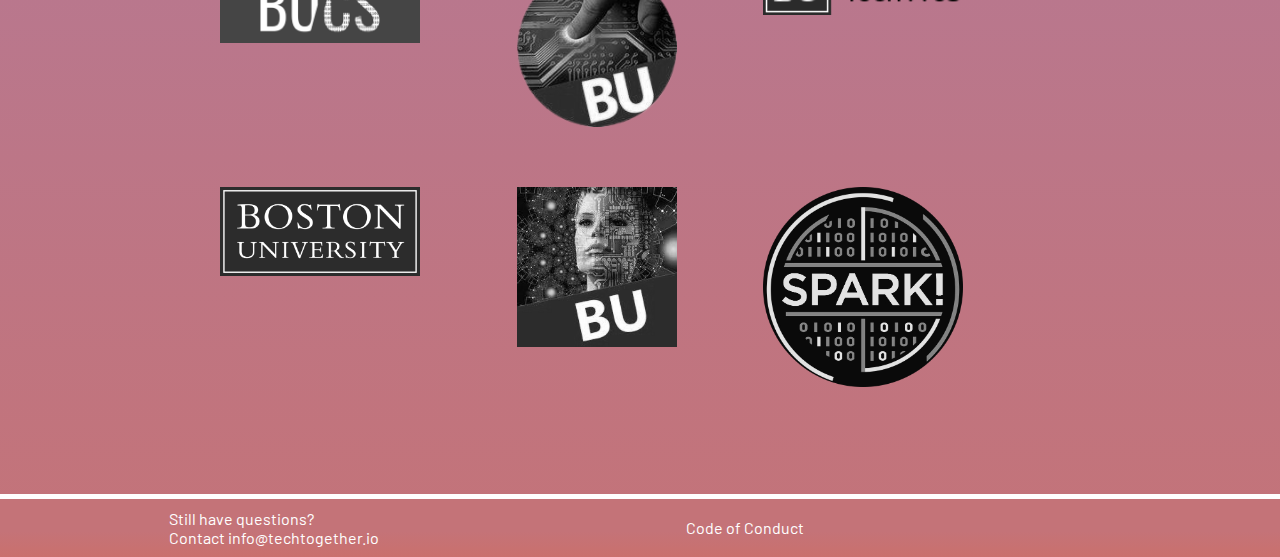
==== commit 305ccf4e: "sponsor logos update" ====
--- a/index.html
+++ b/index.html
@@ -452,6 +452,7 @@
         <div class="sponsors"><h1>Sponsors</h1></div>
 
        <div class="sponsor_logo">
+
             <div><a href="https://balsamiq.com/" target="_blank" rel="noopener noreferrer">
               <img  class="img" src="assets/sponsorship logo/Balsamiq.svg" alt="Balsamiq logo" width="200" height="auto"/></a></div>
             <div><a href="https://azure.microsoft.com/en-us/" target="_blank" rel="noopener noreferrer">
@@ -478,6 +479,25 @@
             <div><a href="https://www.statestreet.com/home.html" target="_blank" rel="noopener noreferrer">
               <img class="img" src="assets/sponsorship logo/state-street.svg" alt="State Street logo" width="250" height="150"/>
             </a></div>
+            <div><a href="https://www.bu.edu/cs/" target="_blank" rel="noopener noreferrer">
+              <img class="img" src="assets/sponsorship logo/bu-cs.png" alt="BU CS logo" width="250" height="auto"/>
+            </a></div>
+            <div><a href="" target="_blank" rel="noopener noreferrer">
+              <img class="img" src="assets/sponsorship logo/bu-ce.png" alt="BU CE logo" width="200" height="auto"/>
+            </a></div>
+            <div><a href="https://www.bu.edu/tech/" target="_blank" rel="noopener noreferrer">
+              <img class="img" src="assets/sponsorship logo/bu-is&t.png" alt="IS&T logo" width="250" height="auto"/>
+            </a></div>
+            <div><a href="" target="_blank" rel="noopener noreferrer">
+              <img class="img" src="assets/sponsorship logo/bu.png" alt="BU Research logo" width="250" height="auto"/>
+            </a></div>
+            <div><a href="https://www.bu.edu/cds-faculty/" target="_blank" rel="noopener noreferrer">
+              <img class="img" src="assets/sponsorship logo/bu-cds.jpeg" alt="CDS logo" width="200" height="auto"/>
+            </a></div>
+            <div><a href="https://www.bu.edu/spark/" target="_blank" rel="noopener noreferrer">
+              <img class="img" src="assets/sponsorship logo/spark.png" alt="Spark logo" width="250" height="auto"/>
+            </a></div>
+
         </div>
 
     <!-- Countdown Section -->
--- a/index.css
+++ b/index.css
@@ -478,6 +478,10 @@
     padding: 5vh;
     width: 80%;
 }
+.sponsor_logo div{
+    padding-right: 5%;
+    padding-bottom: 5%;
+}
 
 div a img{
     padding-right: 20%;
